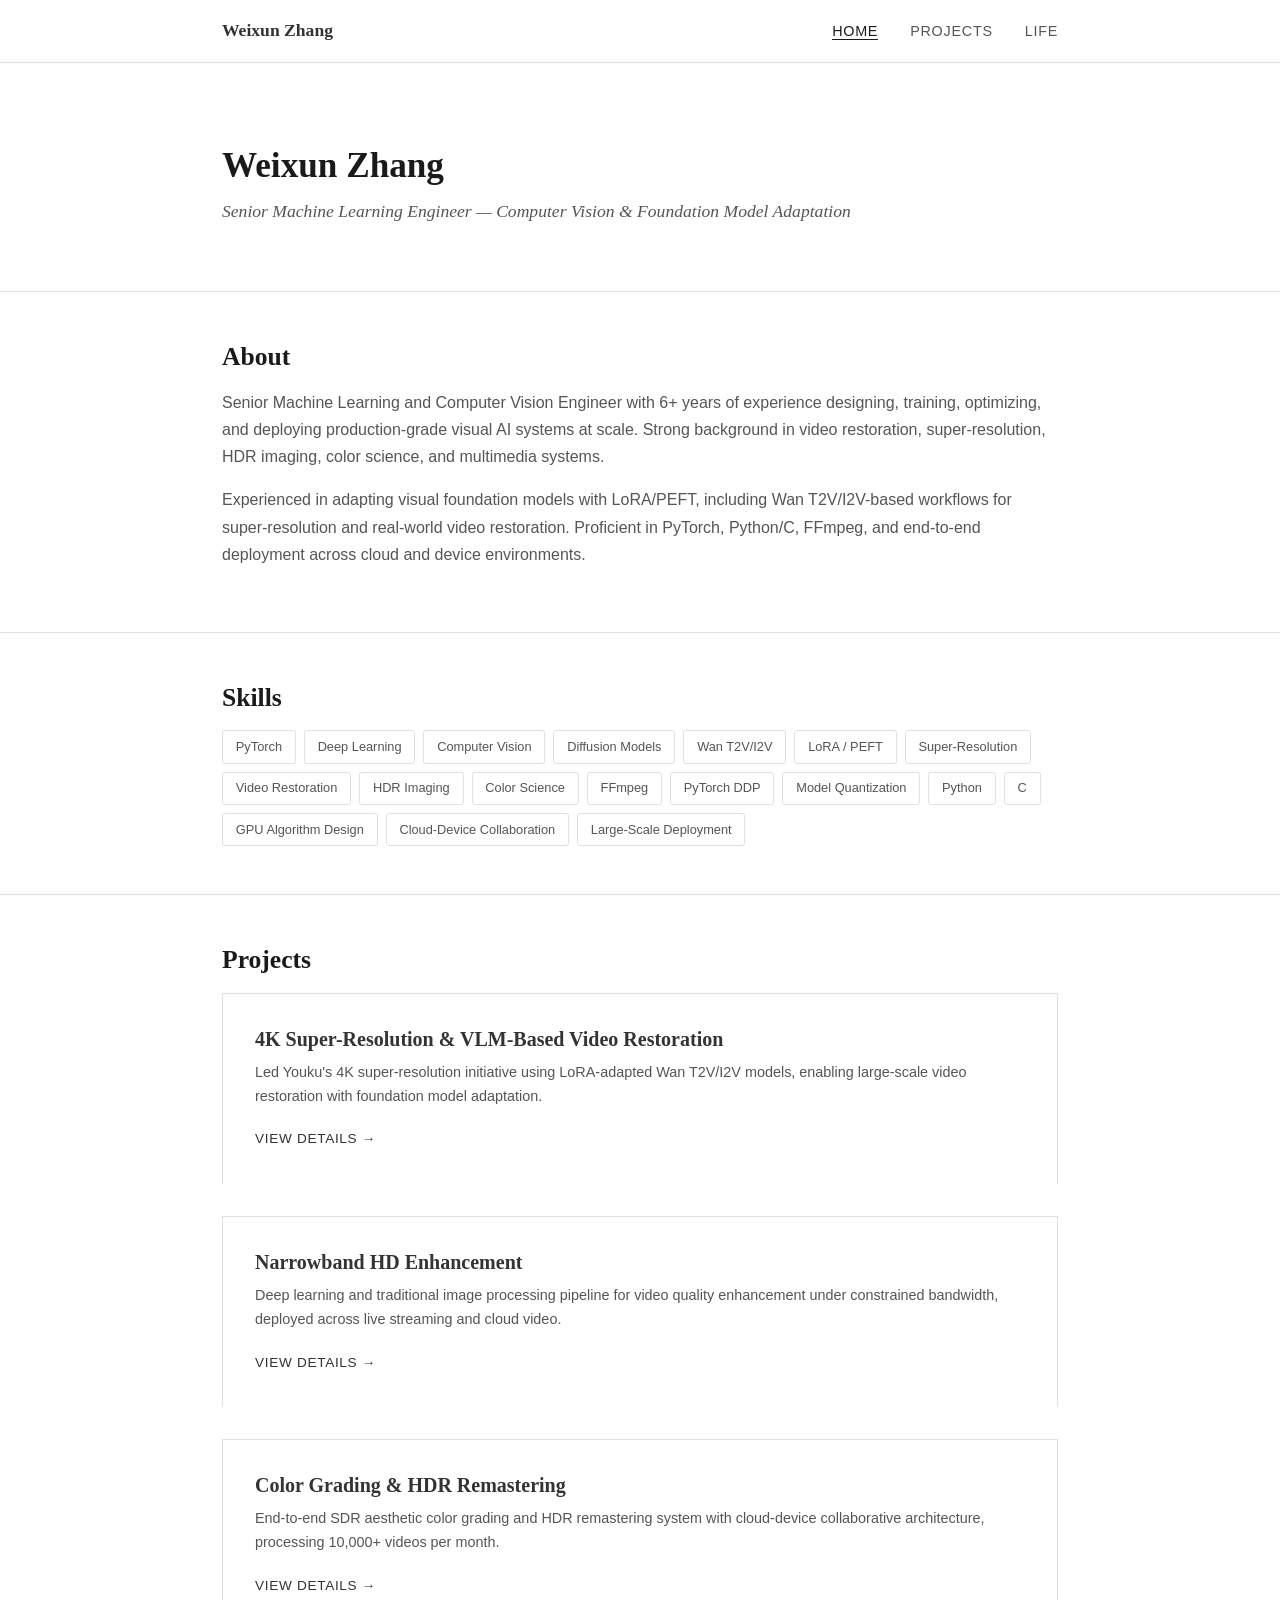
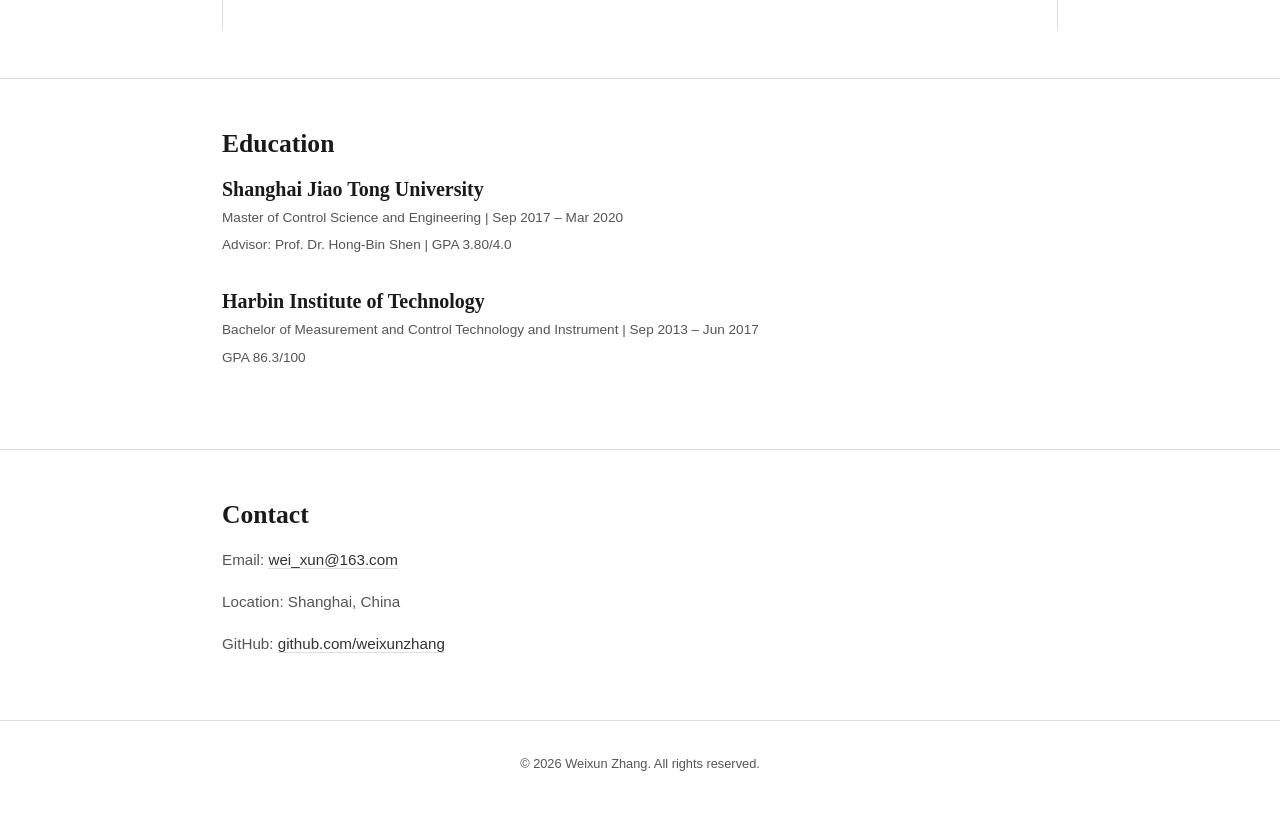
==== index.html @ 28d802e7 "first commit to my homepage" ====
<!DOCTYPE html>
<html lang="en">
<head>
  <meta charset="UTF-8">
  <meta name="viewport" content="width=device-width, initial-scale=1.0">
  <title>Weixun Zhang — Senior ML Engineer</title>
  <meta name="description" content="Senior Machine Learning Engineer specializing in Computer Vision, Video Restoration, Super-Resolution, and HDR Imaging.">
  <link rel="stylesheet" href="css/style.css">
</head>
<body>

  <!-- Navigation -->
  <nav>
    <div class="container">
      <a href="index.html" class="nav-brand">Weixun Zhang</a>
      <button class="nav-toggle" aria-label="Toggle navigation">
        <span></span><span></span><span></span>
      </button>
      <ul class="nav-links">
        <li><a href="index.html" class="active">Home</a></li>
        <li><a href="#projects">Projects</a></li>
        <li><a href="life.html">Life</a></li>
      </ul>
    </div>
  </nav>

  <!-- Hero -->
  <section class="hero">
    <div class="container">
      <h1>Weixun Zhang</h1>
      <p class="subtitle">Senior Machine Learning Engineer — Computer Vision & Foundation Model Adaptation</p>
    </div>
  </section>

  <!-- About -->
  <section id="about">
    <div class="container">
      <h2>About</h2>
      <p>Senior Machine Learning and Computer Vision Engineer with 6+ years of experience designing, training, optimizing, and deploying production-grade visual AI systems at scale. Strong background in video restoration, super-resolution, HDR imaging, color science, and multimedia systems.</p>
      <p>Experienced in adapting visual foundation models with LoRA/PEFT, including Wan T2V/I2V-based workflows for super-resolution and real-world video restoration. Proficient in PyTorch, Python/C, FFmpeg, and end-to-end deployment across cloud and device environments.</p>
    </div>
  </section>

  <!-- Skills -->
  <section id="skills">
    <div class="container">
      <h2>Skills</h2>
      <div class="skills-grid">
        <span class="skill-tag">PyTorch</span>
        <span class="skill-tag">Deep Learning</span>
        <span class="skill-tag">Computer Vision</span>
        <span class="skill-tag">Diffusion Models</span>
        <span class="skill-tag">Wan T2V/I2V</span>
        <span class="skill-tag">LoRA / PEFT</span>
        <span class="skill-tag">Super-Resolution</span>
        <span class="skill-tag">Video Restoration</span>
        <span class="skill-tag">HDR Imaging</span>
        <span class="skill-tag">Color Science</span>
        <span class="skill-tag">FFmpeg</span>
        <span class="skill-tag">PyTorch DDP</span>
        <span class="skill-tag">Model Quantization</span>
        <span class="skill-tag">Python</span>
        <span class="skill-tag">C</span>
        <span class="skill-tag">GPU Algorithm Design</span>
        <span class="skill-tag">Cloud-Device Collaboration</span>
        <span class="skill-tag">Large-Scale Deployment</span>
      </div>
    </div>
  </section>

  <!-- Projects -->
  <section id="projects">
    <div class="container">
      <h2>Projects</h2>
      <div class="projects-grid">

        <a href="projects/super-resolution.html" class="project-card" style="text-decoration:none; border-bottom:none;">
          <h3>4K Super-Resolution & VLM-Based Video Restoration</h3>
          <p>Led Youku's 4K super-resolution initiative using LoRA-adapted Wan T2V/I2V models, enabling large-scale video restoration with foundation model adaptation.</p>
          <span class="read-more">View Details →</span>
        </a>

        <a href="projects/narrowband-hd.html" class="project-card" style="text-decoration:none; border-bottom:none;">
          <h3>Narrowband HD Enhancement</h3>
          <p>Deep learning and traditional image processing pipeline for video quality enhancement under constrained bandwidth, deployed across live streaming and cloud video.</p>
          <span class="read-more">View Details →</span>
        </a>

        <a href="projects/color-grading-hdr.html" class="project-card" style="text-decoration:none; border-bottom:none;">
          <h3>Color Grading & HDR Remastering</h3>
          <p>End-to-end SDR aesthetic color grading and HDR remastering system with cloud-device collaborative architecture, processing 10,000+ videos per month.</p>
          <span class="read-more">View Details →</span>
        </a>

      </div>
    </div>
  </section>

  <!-- Education -->
  <section id="education">
    <div class="container">
      <h2>Education</h2>
      <div class="education-item">
        <h3>Shanghai Jiao Tong University</h3>
        <p class="meta">Master of Control Science and Engineering | Sep 2017 – Mar 2020</p>
        <p class="meta">Advisor: Prof. Dr. Hong-Bin Shen | GPA 3.80/4.0</p>
      </div>
      <div class="education-item">
        <h3>Harbin Institute of Technology</h3>
        <p class="meta">Bachelor of Measurement and Control Technology and Instrument | Sep 2013 – Jun 2017</p>
        <p class="meta">GPA 86.3/100</p>
      </div>
    </div>
  </section>

  <!-- Contact -->
  <section id="contact">
    <div class="container">
      <h2>Contact</h2>
      <div class="contact-info">
        <p>Email: <a href="mailto:wei_xun@163.com">wei_xun@163.com</a></p>
        <p>Location: Shanghai, China</p>
        <p>GitHub: <a href="https://github.com/weixunzhang" target="_blank">github.com/weixunzhang</a></p>
      </div>
    </div>
  </section>

  <!-- Footer -->
  <footer>
    <div class="container">
      <p>&copy; 2026 Weixun Zhang. All rights reserved.</p>
    </div>
  </footer>

  <script src="js/main.js"></script>
</body>
</html>
---- css/style.css ----
/* ===== CSS Reset & Base ===== */
*, *::before, *::after {
  box-sizing: border-box;
  margin: 0;
  padding: 0;
}

:root {
  --color-bg: #ffffff;
  --color-text: #1a1a1a;
  --color-text-secondary: #555555;
  --color-border: #e0e0e0;
  --color-accent: #333333;
  --color-bg-alt: #f8f8f8;
  --color-placeholder: #e8e8e8;
  --font-serif: 'Georgia', 'Times New Roman', serif;
  --font-sans: -apple-system, BlinkMacSystemFont, 'Segoe UI', Roboto, sans-serif;
  --max-width: 900px;
  --spacing-xs: 0.5rem;
  --spacing-sm: 1rem;
  --spacing-md: 2rem;
  --spacing-lg: 3rem;
  --spacing-xl: 5rem;
}

html {
  scroll-behavior: smooth;
  font-size: 16px;
}

body {
  font-family: var(--font-sans);
  color: var(--color-text);
  background: var(--color-bg);
  line-height: 1.7;
  -webkit-font-smoothing: antialiased;
}

/* ===== Typography ===== */
h1, h2, h3, h4 {
  font-family: var(--font-serif);
  font-weight: 600;
  line-height: 1.3;
}

h1 { font-size: 2.2rem; }
h2 { font-size: 1.6rem; margin-bottom: var(--spacing-sm); }
h3 { font-size: 1.25rem; margin-bottom: var(--spacing-xs); }

p {
  margin-bottom: var(--spacing-sm);
  color: var(--color-text-secondary);
}

a {
  color: var(--color-accent);
  text-decoration: none;
  border-bottom: 1px solid transparent;
  transition: border-color 0.2s;
}

a:hover {
  border-bottom-color: var(--color-accent);
}

/* ===== Layout ===== */
.container {
  max-width: var(--max-width);
  margin: 0 auto;
  padding: 0 var(--spacing-md);
}

section {
  padding: var(--spacing-lg) 0;
  border-bottom: 1px solid var(--color-border);
}

section:last-of-type {
  border-bottom: none;
}

/* ===== Navigation ===== */
nav {
  position: sticky;
  top: 0;
  background: var(--color-bg);
  border-bottom: 1px solid var(--color-border);
  z-index: 100;
  padding: var(--spacing-sm) 0;
}

nav .container {
  display: flex;
  justify-content: space-between;
  align-items: center;
}

.nav-brand {
  font-family: var(--font-serif);
  font-size: 1.1rem;
  font-weight: 600;
  border-bottom: none;
}

.nav-links {
  display: flex;
  list-style: none;
  gap: var(--spacing-md);
}

.nav-links a {
  font-size: 0.9rem;
  text-transform: uppercase;
  letter-spacing: 0.05em;
  color: var(--color-text-secondary);
}

.nav-links a:hover,
.nav-links a.active {
  color: var(--color-text);
  border-bottom-color: var(--color-text);
}

.nav-toggle {
  display: none;
  background: none;
  border: none;
  cursor: pointer;
  padding: var(--spacing-xs);
}

.nav-toggle span {
  display: block;
  width: 24px;
  height: 2px;
  background: var(--color-text);
  margin: 5px 0;
  transition: 0.3s;
}

/* ===== Hero ===== */
.hero {
  padding: var(--spacing-xl) 0 var(--spacing-lg);
  text-align: left;
}

.hero h1 {
  margin-bottom: var(--spacing-xs);
}

.hero .subtitle {
  font-size: 1.1rem;
  color: var(--color-text-secondary);
  font-family: var(--font-serif);
  font-style: italic;
}

/* ===== Skills Tags ===== */
.skills-grid {
  display: flex;
  flex-wrap: wrap;
  gap: var(--spacing-xs);
}

.skill-tag {
  display: inline-block;
  padding: 0.3rem 0.8rem;
  border: 1px solid var(--color-border);
  border-radius: 3px;
  font-size: 0.8rem;
  color: var(--color-text-secondary);
  background: var(--color-bg);
}

/* ===== Project Cards ===== */
.projects-grid {
  display: grid;
  grid-template-columns: 1fr;
  gap: var(--spacing-md);
}

.project-card {
  border: 1px solid var(--color-border);
  padding: var(--spacing-md);
  transition: box-shadow 0.2s;
}

.project-card:hover {
  box-shadow: 0 2px 12px rgba(0, 0, 0, 0.06);
}

.project-card h3 {
  margin-bottom: var(--spacing-xs);
}

.project-card p {
  font-size: 0.9rem;
  margin-bottom: var(--spacing-sm);
}

.project-card .read-more {
  font-size: 0.85rem;
  font-weight: 500;
  text-transform: uppercase;
  letter-spacing: 0.05em;
}

/* ===== Education ===== */
.education-item {
  margin-bottom: var(--spacing-md);
}

.education-item h3 {
  margin-bottom: 0.25rem;
}

.education-item .meta {
  font-size: 0.85rem;
  color: var(--color-text-secondary);
  margin-bottom: 0.25rem;
}

/* ===== Contact ===== */
.contact-info {
  font-size: 0.95rem;
}

.contact-info a {
  border-bottom: 1px solid var(--color-border);
}

/* ===== Footer ===== */
footer {
  padding: var(--spacing-md) 0;
  text-align: center;
  font-size: 0.8rem;
  color: var(--color-text-secondary);
  border-top: 1px solid var(--color-border);
}

/* ===== Project Detail Pages ===== */
.project-header {
  padding: var(--spacing-lg) 0 var(--spacing-md);
}

.project-header h1 {
  margin-bottom: var(--spacing-xs);
}

.project-header .project-meta {
  font-size: 0.9rem;
  color: var(--color-text-secondary);
}

.project-content h2 {
  margin-top: var(--spacing-md);
}

.project-content ul {
  list-style: disc;
  padding-left: 1.5rem;
  margin-bottom: var(--spacing-sm);
}

.project-content li {
  margin-bottom: var(--spacing-xs);
  color: var(--color-text-secondary);
  font-size: 0.95rem;
}

/* ===== Comparison Slider ===== */
.comparison-container {
  margin: var(--spacing-md) 0;
}

.comparison-slider {
  position: relative;
  width: 100%;
  aspect-ratio: 16 / 9;
  background: var(--color-placeholder);
  border: 1px solid var(--color-border);
  overflow: hidden;
  cursor: col-resize;
}

.comparison-slider .placeholder-text {
  position: absolute;
  top: 50%;
  left: 50%;
  transform: translate(-50%, -50%);
  font-size: 0.9rem;
  color: var(--color-text-secondary);
  text-align: center;
  pointer-events: none;
}

.comparison-slider .before-img,
.comparison-slider .after-img {
  position: absolute;
  top: 0;
  left: 0;
  width: 100%;
  height: 100%;
  object-fit: cover;
}

.comparison-slider .before-img {
  clip-path: inset(0 50% 0 0);
}

.comparison-slider .slider-handle {
  position: absolute;
  top: 0;
  left: 50%;
  width: 3px;
  height: 100%;
  background: var(--color-accent);
  transform: translateX(-50%);
  cursor: col-resize;
}

.comparison-slider .slider-handle::after {
  content: '';
  position: absolute;
  top: 50%;
  left: 50%;
  transform: translate(-50%, -50%);
  width: 32px;
  height: 32px;
  border-radius: 50%;
  background: var(--color-bg);
  border: 2px solid var(--color-accent);
}

.comparison-label {
  display: flex;
  justify-content: space-between;
  font-size: 0.8rem;
  color: var(--color-text-secondary);
  margin-top: var(--spacing-xs);
}

/* ===== Life Page ===== */
.life-section {
  margin-bottom: var(--spacing-lg);
}

.photo-grid {
  display: grid;
  grid-template-columns: repeat(auto-fill, minmax(250px, 1fr));
  gap: var(--spacing-sm);
}

.photo-placeholder {
  aspect-ratio: 4 / 3;
  background: var(--color-placeholder);
  border: 1px solid var(--color-border);
  display: flex;
  align-items: center;
  justify-content: center;
  font-size: 0.85rem;
  color: var(--color-text-secondary);
}

.hobby-grid {
  display: grid;
  grid-template-columns: repeat(auto-fill, minmax(200px, 1fr));
  gap: var(--spacing-md);
}

.hobby-card {
  text-align: center;
  padding: var(--spacing-md);
  border: 1px solid var(--color-border);
}

.hobby-card .hobby-icon {
  font-size: 2rem;
  margin-bottom: var(--spacing-xs);
}

.hobby-card h3 {
  font-size: 1rem;
  margin-bottom: var(--spacing-xs);
}

.hobby-card p {
  font-size: 0.85rem;
}

/* ===== Stats ===== */
.stats-grid {
  display: grid;
  grid-template-columns: repeat(auto-fit, minmax(150px, 1fr));
  gap: var(--spacing-sm);
  margin: var(--spacing-md) 0;
}

.stat-item {
  text-align: center;
  padding: var(--spacing-sm);
  border: 1px solid var(--color-border);
}

.stat-item .stat-number {
  font-family: var(--font-serif);
  font-size: 1.8rem;
  font-weight: 700;
  color: var(--color-text);
}

.stat-item .stat-label {
  font-size: 0.8rem;
  color: var(--color-text-secondary);
  margin-top: 0.25rem;
}

/* ===== Responsive ===== */
@media (max-width: 768px) {
  html { font-size: 15px; }

  .nav-links {
    display: none;
    position: absolute;
    top: 100%;
    left: 0;
    right: 0;
    background: var(--color-bg);
    border-bottom: 1px solid var(--color-border);
    flex-direction: column;
    padding: var(--spacing-sm) var(--spacing-md);
    gap: var(--spacing-sm);
  }

  .nav-links.active {
    display: flex;
  }

  .nav-toggle {
    display: block;
  }

  .hero { padding: var(--spacing-lg) 0 var(--spacing-md); }
  h1 { font-size: 1.8rem; }

  .photo-grid {
    grid-template-columns: repeat(auto-fill, minmax(150px, 1fr));
  }

  .hobby-grid {
    grid-template-columns: 1fr 1fr;
  }
}

@media (max-width: 480px) {
  .hobby-grid {
    grid-template-columns: 1fr;
  }
}
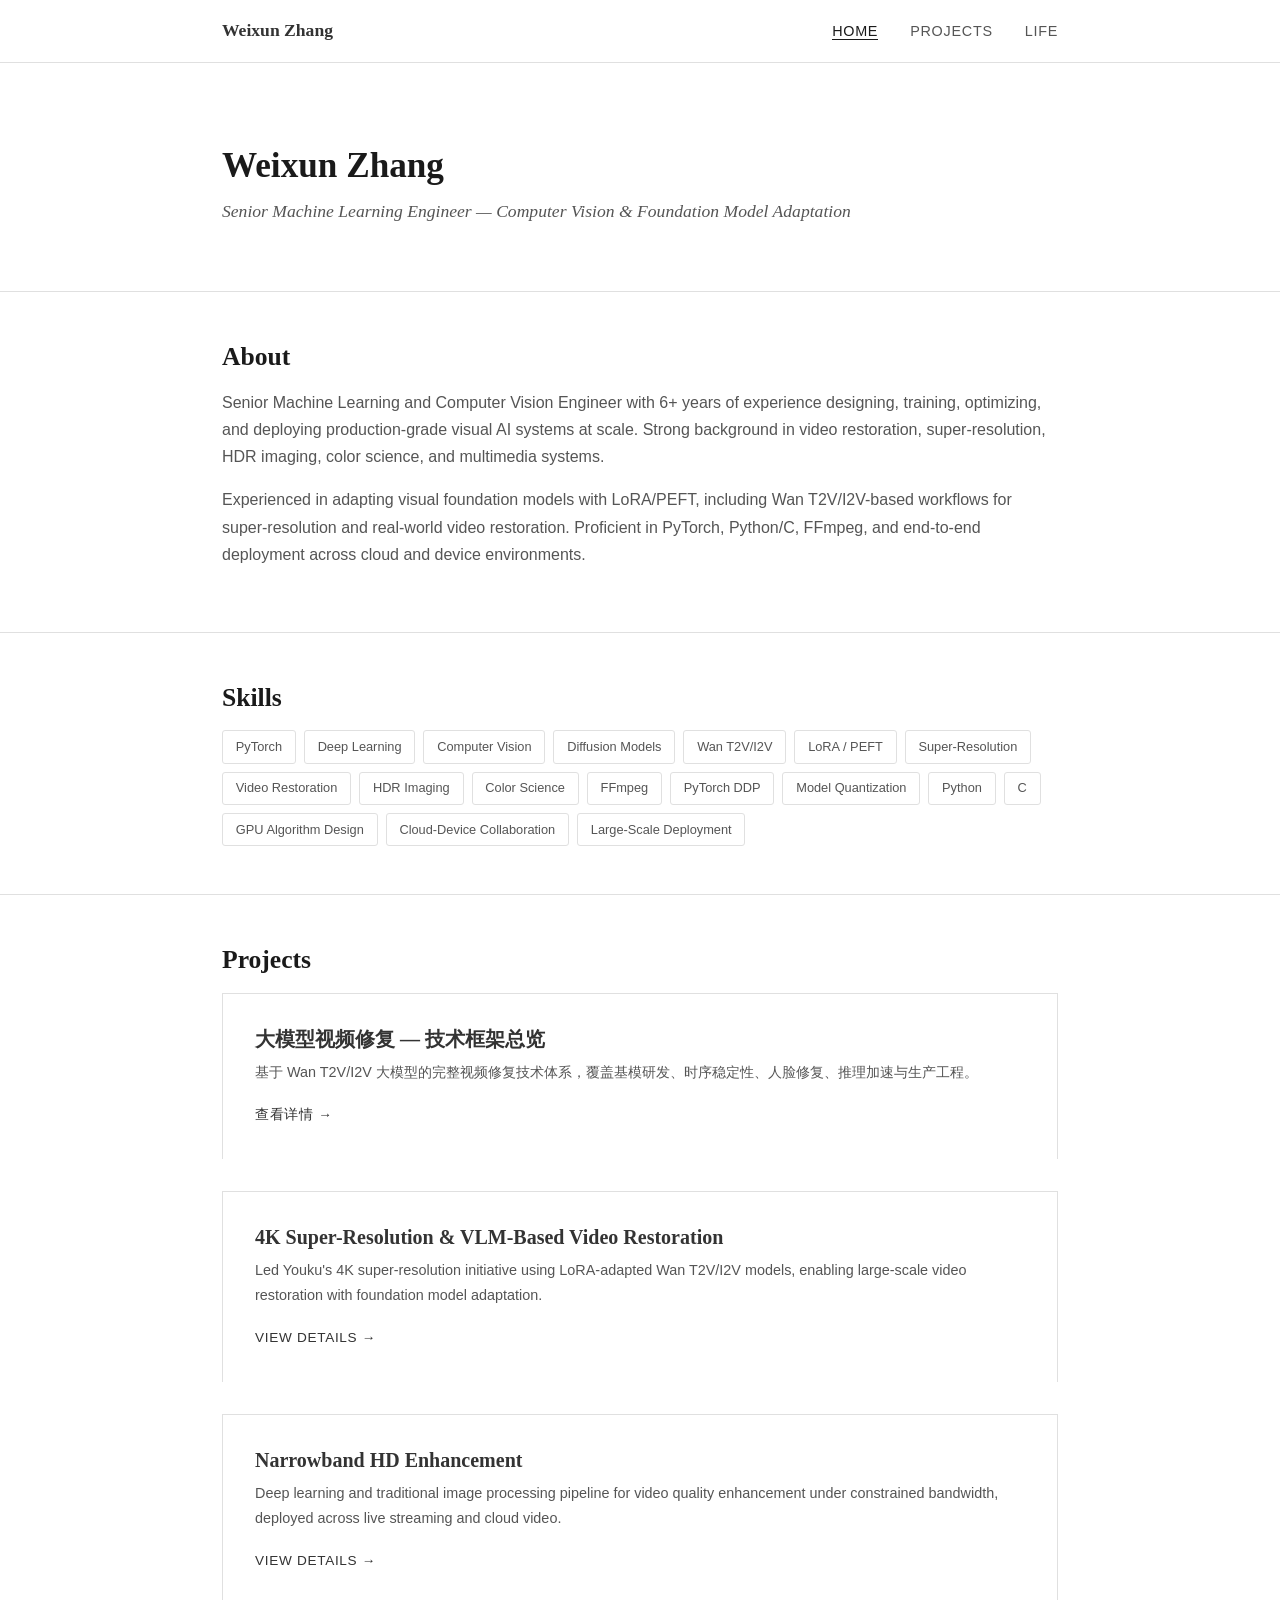
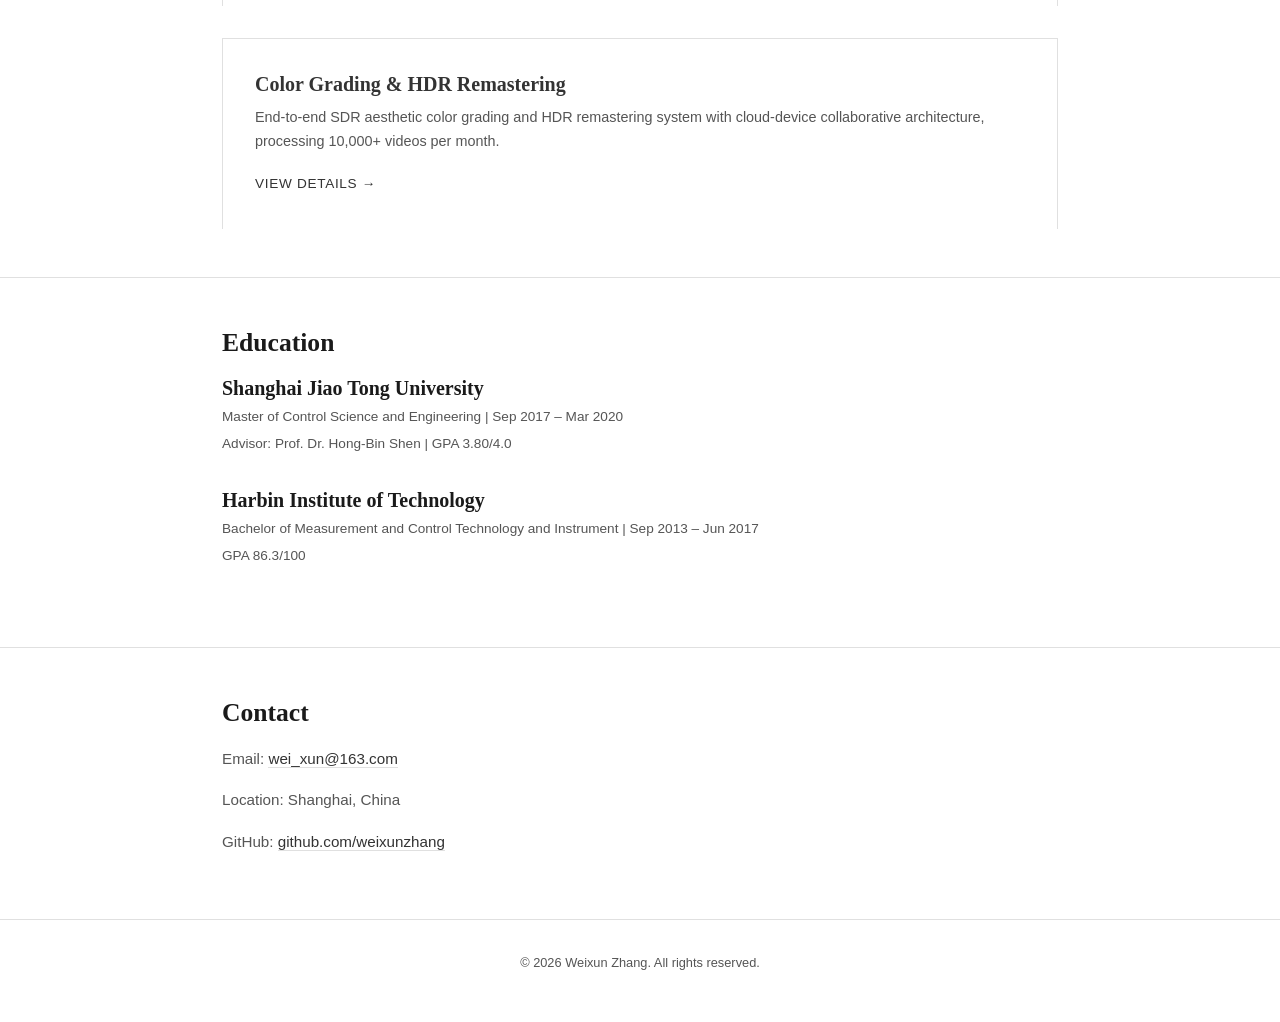
==== commit 72221853: "Add video restoration framework, project images, and HDR video comparisons" ====
--- a/index.html
+++ b/index.html
@@ -74,6 +74,12 @@
       <h2>Projects</h2>
       <div class="projects-grid">
 
+        <a href="projects/video-restoration-framework.html" class="project-card" style="text-decoration:none; border-bottom:none;">
+          <h3>大模型视频修复 — 技术框架总览</h3>
+          <p>基于 Wan T2V/I2V 大模型的完整视频修复技术体系，覆盖基模研发、时序稳定性、人脸修复、推理加速与生产工程。</p>
+          <span class="read-more">查看详情 →</span>
+        </a>
+
         <a href="projects/super-resolution.html" class="project-card" style="text-decoration:none; border-bottom:none;">
           <h3>4K Super-Resolution & VLM-Based Video Restoration</h3>
           <p>Led Youku's 4K super-resolution initiative using LoRA-adapted Wan T2V/I2V models, enabling large-scale video restoration with foundation model adaptation.</p>
--- a/css/style.css
+++ b/css/style.css
@@ -306,6 +306,11 @@
 
 .comparison-slider .before-img {
   clip-path: inset(0 50% 0 0);
+  z-index: 1;
+}
+
+.comparison-slider .after-img {
+  z-index: 0;
 }
 
 .comparison-slider .slider-handle {
@@ -317,6 +322,7 @@
   background: var(--color-accent);
   transform: translateX(-50%);
   cursor: col-resize;
+  z-index: 2;
 }
 
 .comparison-slider .slider-handle::after {
@@ -338,6 +344,135 @@
   font-size: 0.8rem;
   color: var(--color-text-secondary);
   margin-top: var(--spacing-xs);
+}
+
+/* ===== Video Comparison Slider ===== */
+.comparison-slider .before-video,
+.comparison-slider .after-video {
+  position: absolute;
+  top: 0;
+  left: 0;
+  width: 100%;
+  height: 100%;
+  object-fit: cover;
+}
+
+.comparison-slider .before-video {
+  clip-path: inset(0 50% 0 0);
+  z-index: 1;
+}
+
+.comparison-slider .after-video {
+  z-index: 0;
+}
+
+/* ===== Carousel / Multiple Comparisons ===== */
+.comparison-carousel {
+  position: relative;
+}
+
+.comparison-carousel .comparison-container {
+  display: none;
+}
+
+.comparison-carousel .comparison-container.active {
+  display: block;
+}
+
+.carousel-controls {
+  display: flex;
+  align-items: center;
+  justify-content: center;
+  gap: var(--spacing-sm);
+  margin-top: var(--spacing-sm);
+}
+
+.carousel-btn {
+  background: none;
+  border: 1px solid var(--color-border);
+  padding: 0.4rem 1rem;
+  cursor: pointer;
+  font-size: 0.85rem;
+  color: var(--color-text-secondary);
+  transition: background 0.2s, color 0.2s;
+}
+
+.carousel-btn:hover {
+  background: var(--color-text);
+  color: var(--color-bg);
+  border-color: var(--color-text);
+}
+
+.carousel-indicator {
+  font-size: 0.85rem;
+  color: var(--color-text-secondary);
+}
+
+/* ===== Video Playback Controls ===== */
+.video-playback-controls {
+  display: flex;
+  align-items: center;
+  gap: var(--spacing-sm);
+  margin-top: var(--spacing-sm);
+}
+
+.video-play-btn {
+  background: var(--color-text);
+  color: var(--color-bg);
+  border: none;
+  width: 36px;
+  height: 36px;
+  border-radius: 50%;
+  cursor: pointer;
+  font-size: 0.9rem;
+  display: flex;
+  align-items: center;
+  justify-content: center;
+  transition: opacity 0.2s;
+  flex-shrink: 0;
+}
+
+.video-play-btn:hover {
+  opacity: 0.8;
+}
+
+/* ===== Video Progress Bar ===== */
+.video-progress-bar {
+  flex: 1;
+  display: flex;
+  align-items: center;
+  gap: var(--spacing-xs);
+}
+
+.video-progress-track {
+  flex: 1;
+  height: 6px;
+  background: var(--color-border);
+  border-radius: 3px;
+  cursor: pointer;
+  position: relative;
+  overflow: hidden;
+}
+
+.video-progress-track:hover {
+  height: 8px;
+}
+
+.video-progress-filled {
+  height: 100%;
+  background: var(--color-text);
+  border-radius: 3px;
+  width: 0%;
+  transition: width 0.1s linear;
+}
+
+.video-progress-time {
+  display: flex;
+  justify-content: space-between;
+  font-size: 0.75rem;
+  color: var(--color-text-secondary);
+  min-width: 80px;
+  white-space: nowrap;
 }
 
 /* ===== Life Page ===== */
@@ -456,4 +591,4 @@
   .hobby-grid {
     grid-template-columns: 1fr;
   }
-}
+}
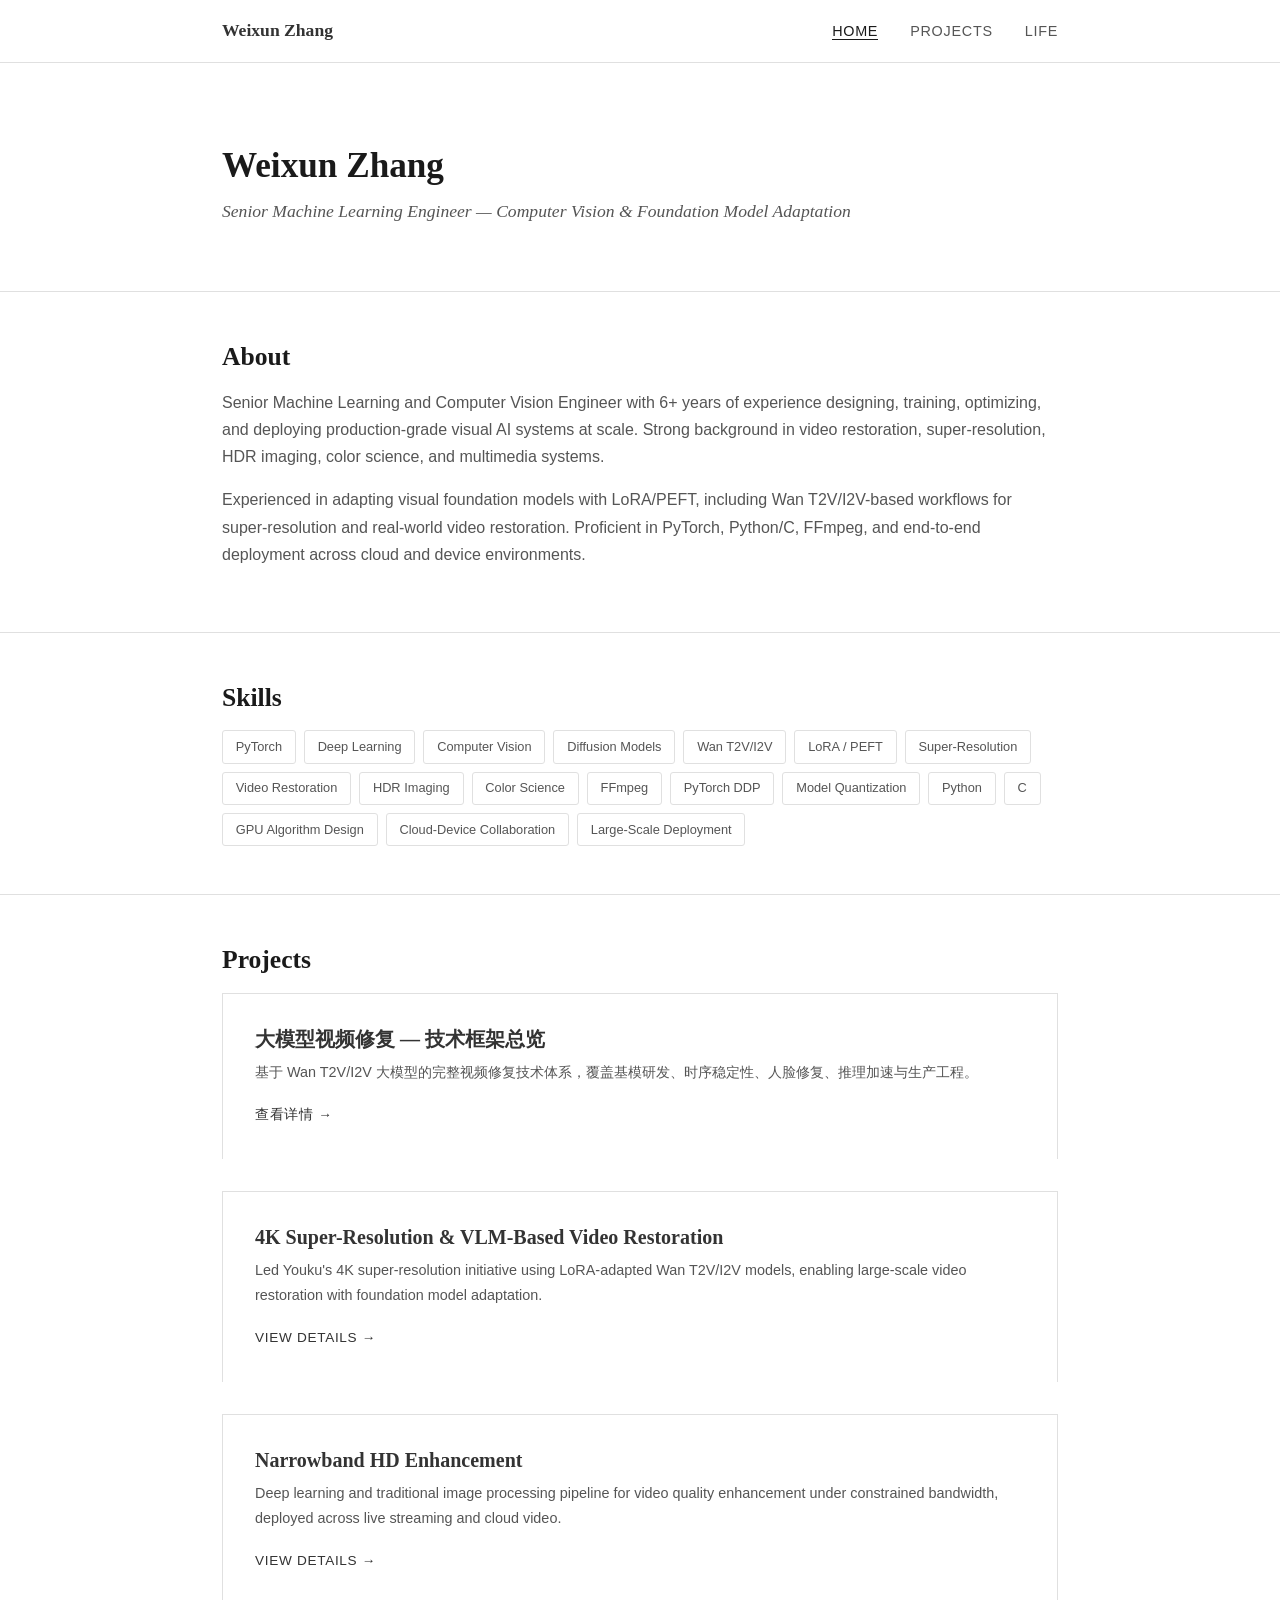
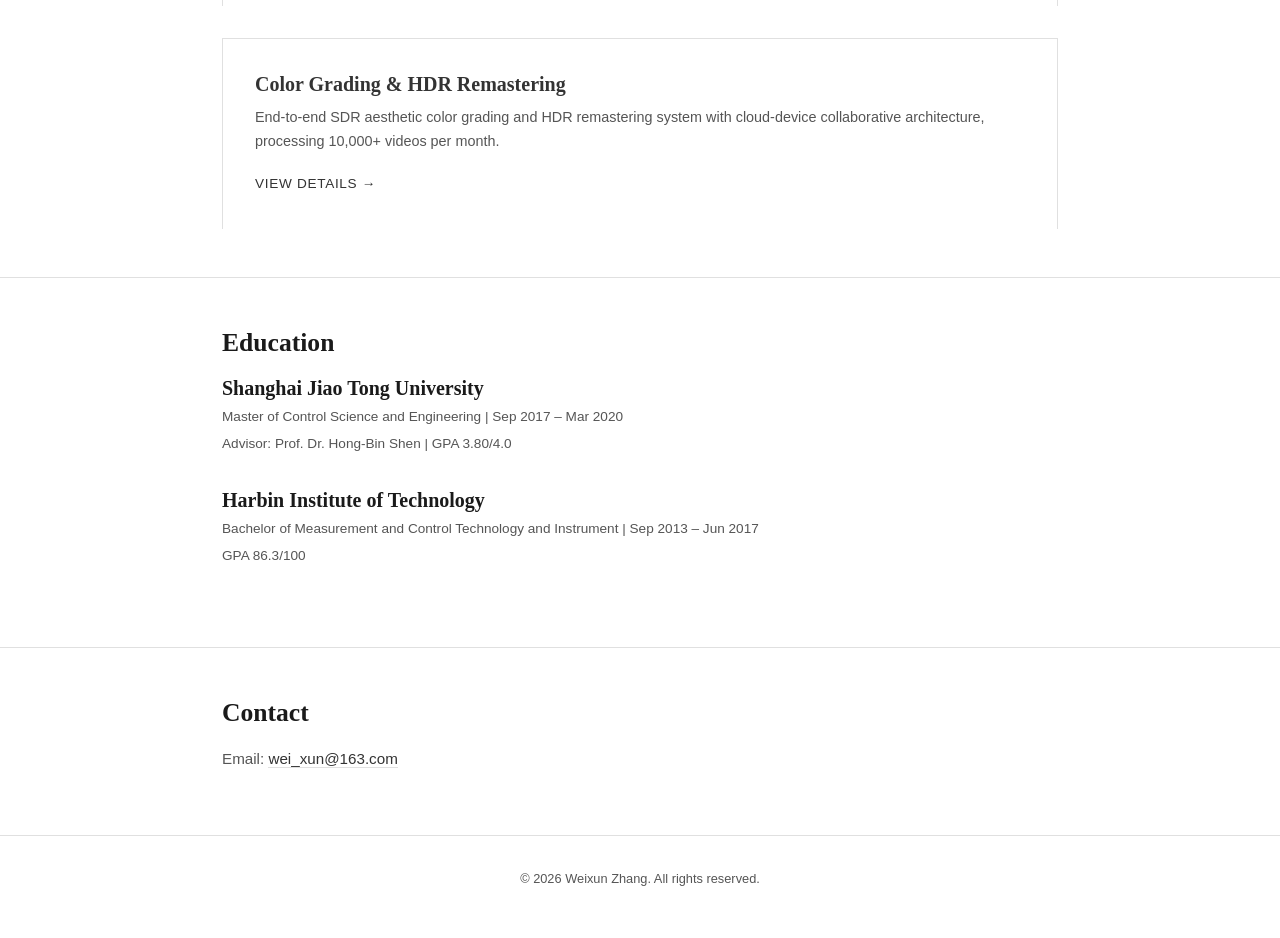
==== commit db735f21: "feat: update email address" ====
--- a/index.html
+++ b/index.html
@@ -124,9 +124,7 @@
     <div class="container">
       <h2>Contact</h2>
       <div class="contact-info">
-        <p>Email: <a href="mailto:wei_xun@163.com">wei_xun@163.com</a></p>
-        <p>Location: Shanghai, China</p>
-        <p>GitHub: <a href="https://github.com/weixunzhang" target="_blank">github.com/weixunzhang</a></p>
+        <p>Email: <a href="mailto:zweixun.fj@gmail.com">wei_xun@163.com</a></p>
       </div>
     </div>
   </section>
--- a/css/style.css
+++ b/css/style.css
@@ -482,19 +482,28 @@
 
 .photo-grid {
   display: grid;
-  grid-template-columns: repeat(auto-fill, minmax(250px, 1fr));
-  gap: var(--spacing-sm);
-}
-
-.photo-placeholder {
+  grid-template-columns: repeat(auto-fill, minmax(300px, 1fr));
+  gap: var(--spacing-md);
+}
+
+.photo-item {
+  border: 1px solid var(--color-border);
+  overflow: hidden;
+}
+
+.photo-item img {
+  width: 100%;
   aspect-ratio: 4 / 3;
-  background: var(--color-placeholder);
-  border: 1px solid var(--color-border);
-  display: flex;
-  align-items: center;
-  justify-content: center;
+  object-fit: cover;
+  display: block;
+}
+
+.photo-item .photo-caption {
+  padding: var(--spacing-xs) var(--spacing-sm);
   font-size: 0.85rem;
   color: var(--color-text-secondary);
+  background: var(--color-bg-alt);
+  border-top: 1px solid var(--color-border);
 }
 
 .hobby-grid {
@@ -578,10 +587,6 @@
   .hero { padding: var(--spacing-lg) 0 var(--spacing-md); }
   h1 { font-size: 1.8rem; }
 
-  .photo-grid {
-    grid-template-columns: repeat(auto-fill, minmax(150px, 1fr));
-  }
-
   .hobby-grid {
     grid-template-columns: 1fr 1fr;
   }
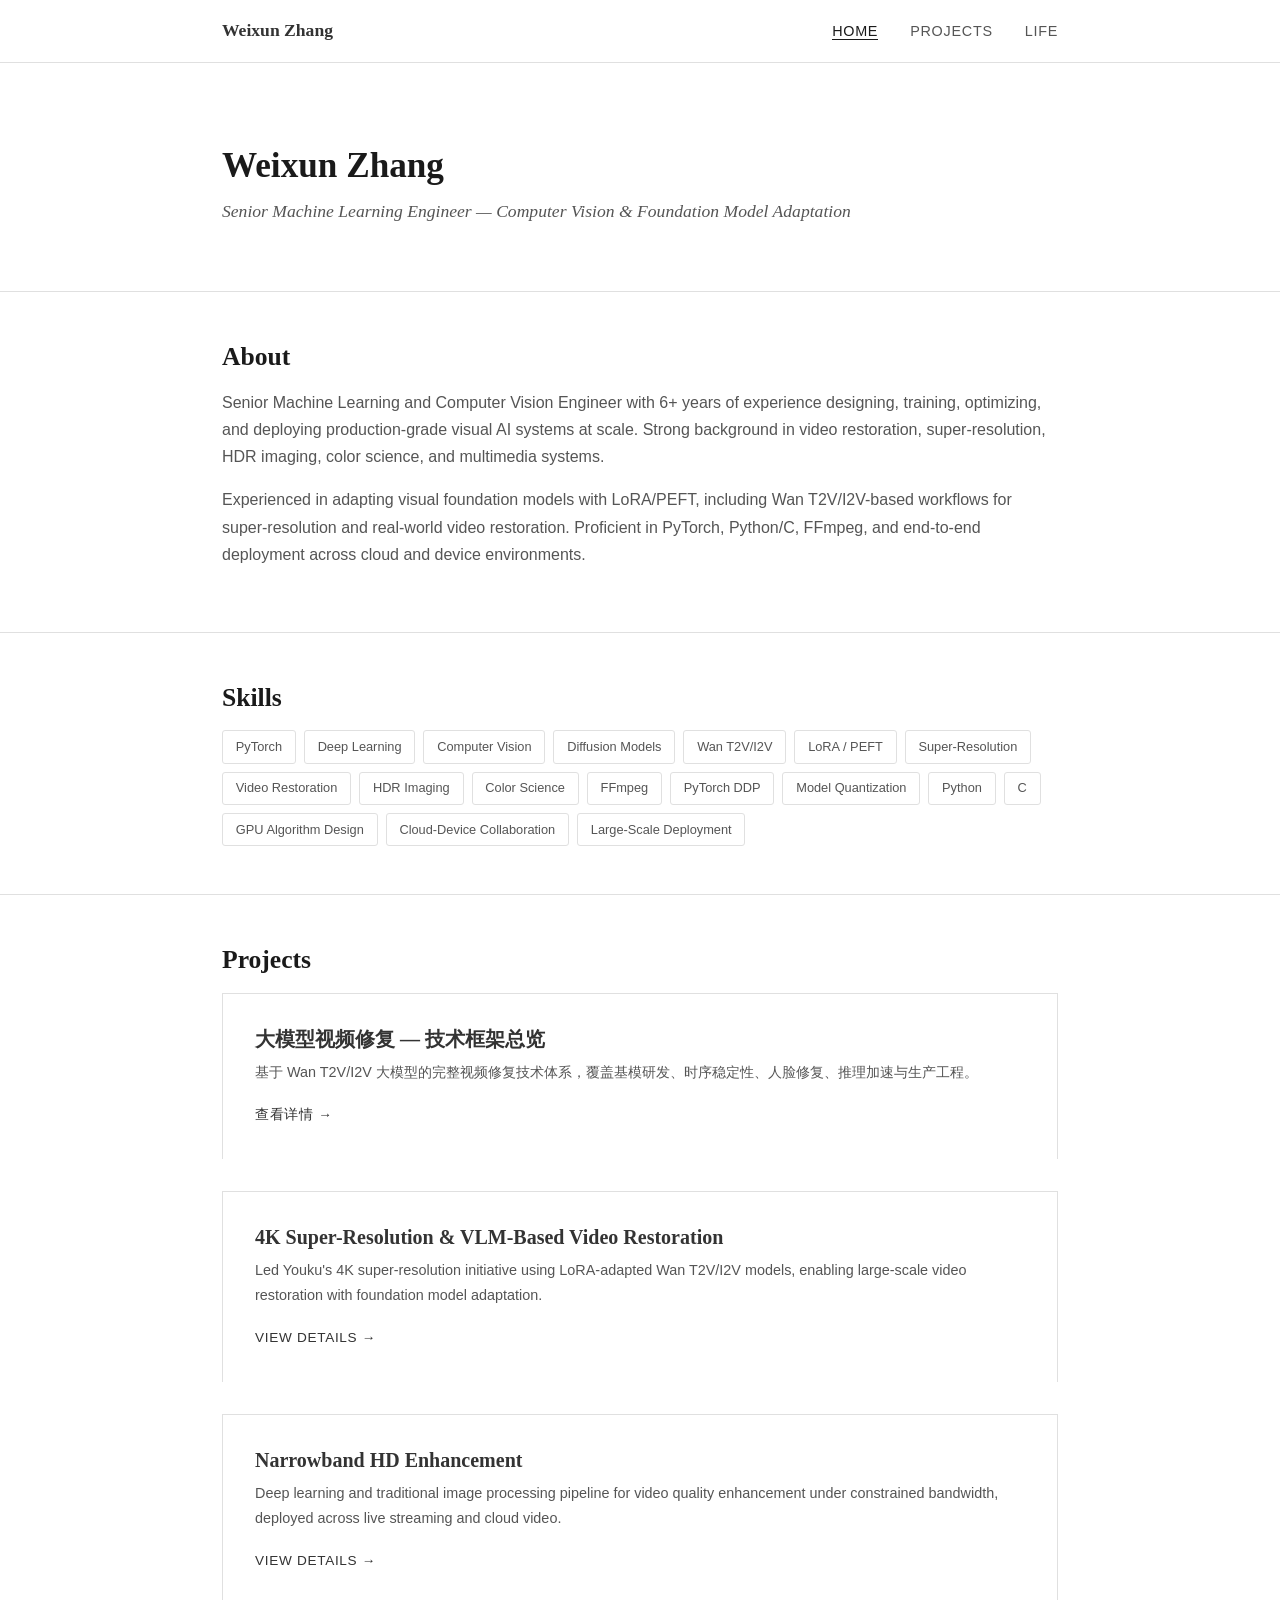
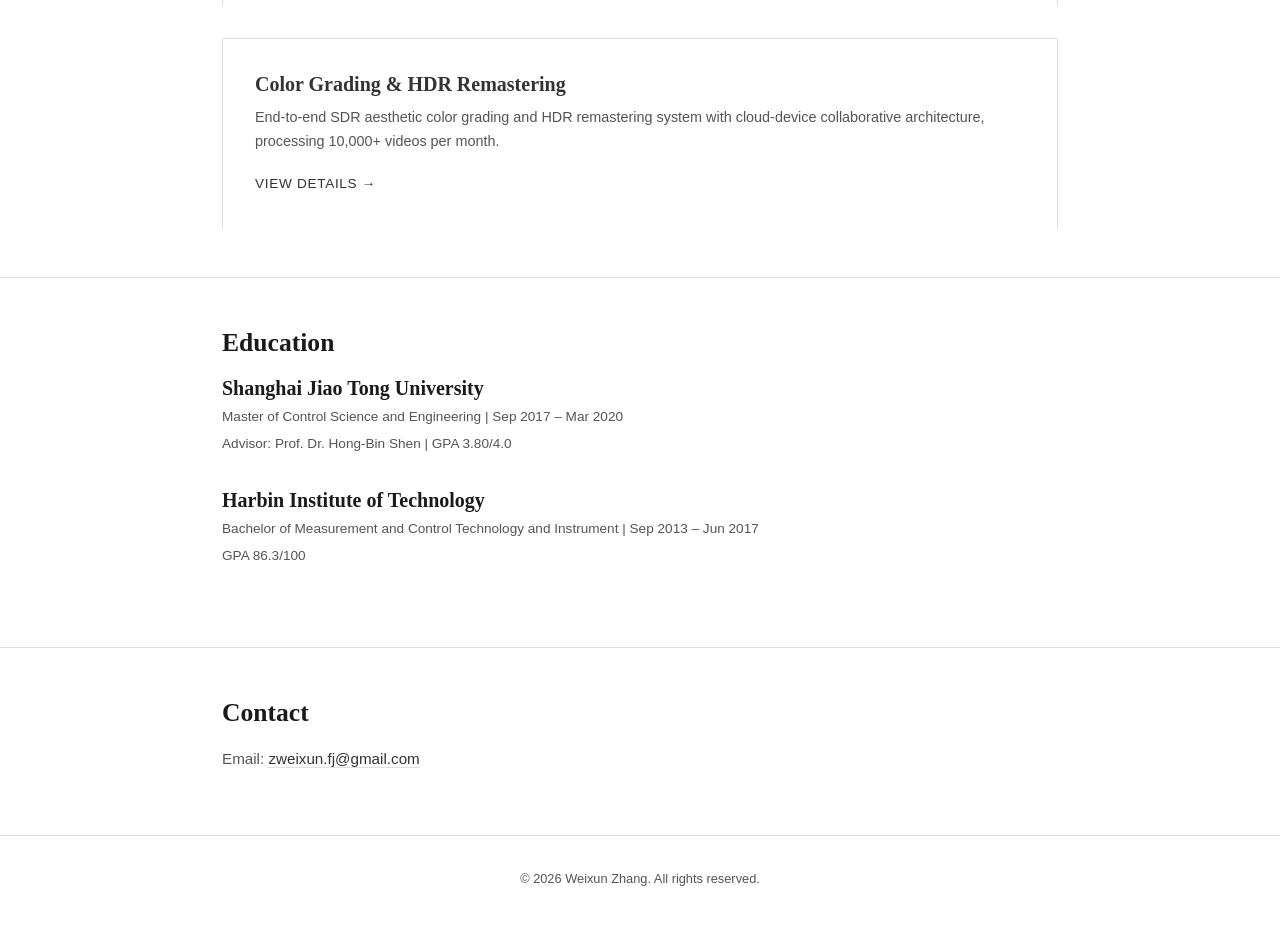
==== commit c234ff45: "feat: update email address" ====
--- a/index.html
+++ b/index.html
@@ -124,7 +124,7 @@
     <div class="container">
       <h2>Contact</h2>
       <div class="contact-info">
-        <p>Email: <a href="mailto:zweixun.fj@gmail.com">wei_xun@163.com</a></p>
+        <p>Email: <a href="mailto:zweixun.fj@gmail.com">zweixun.fj@gmail.com</a></p>
       </div>
     </div>
   </section>
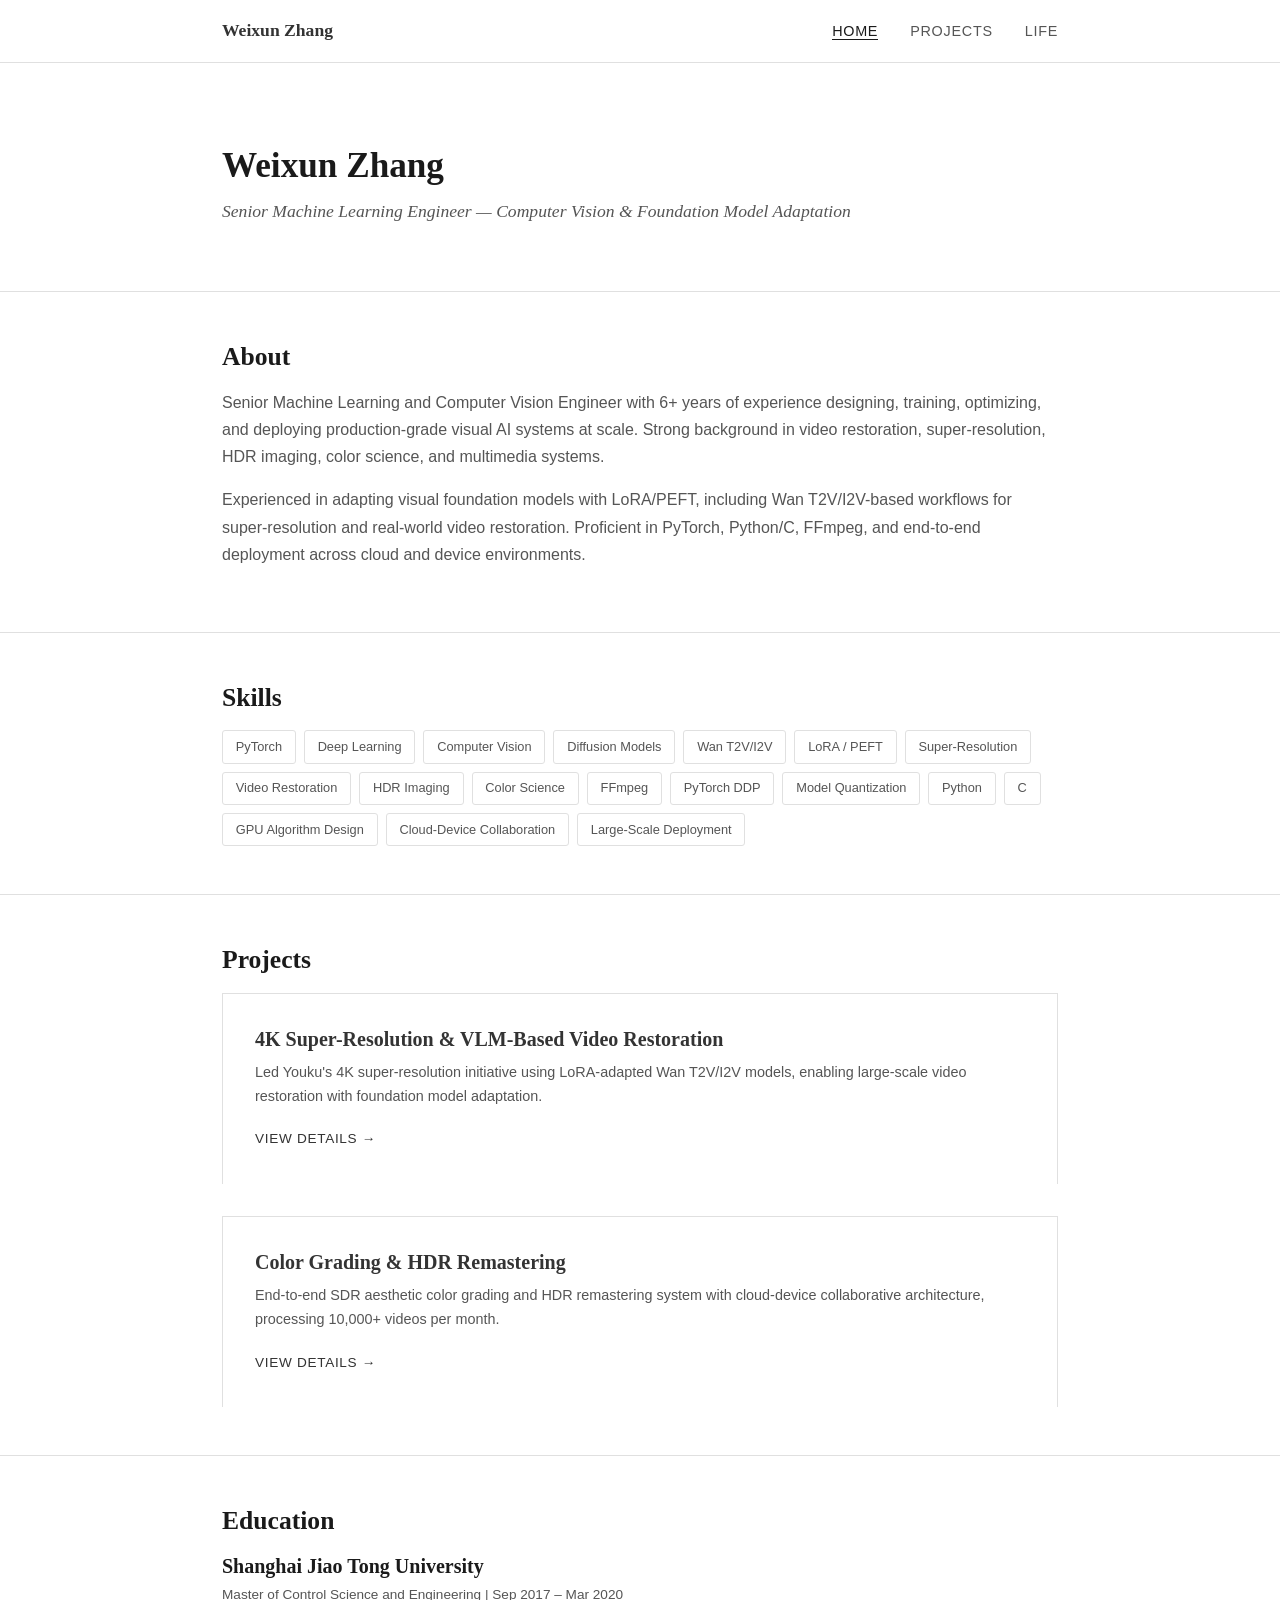
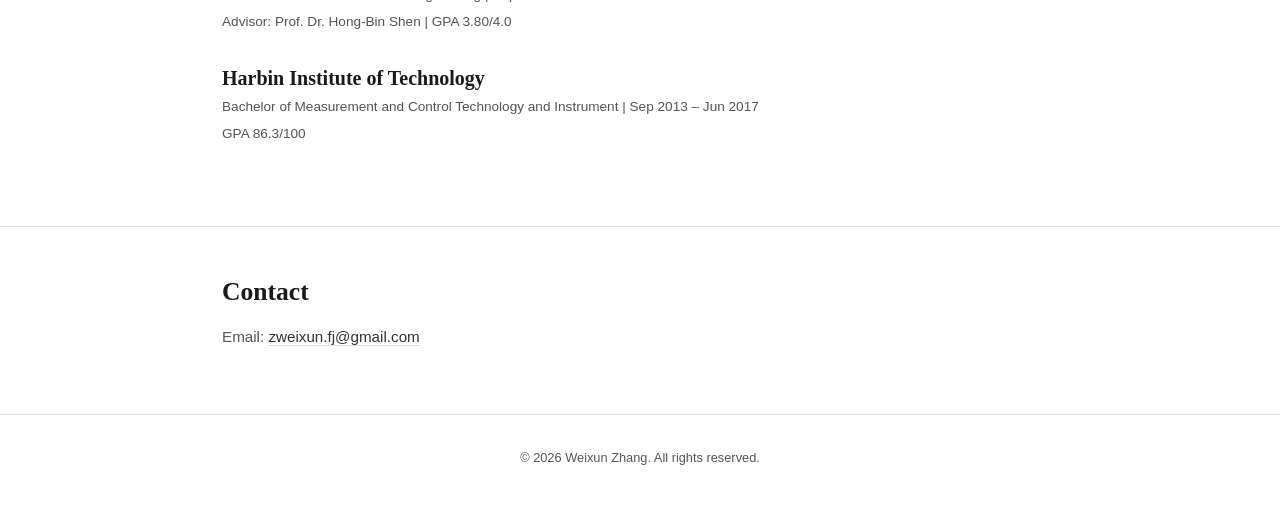
==== commit 0a4d27ba: "feat: update project super resolution" ====
--- a/index.html
+++ b/index.html
@@ -74,11 +74,13 @@
       <h2>Projects</h2>
       <div class="projects-grid">
 
+        <!-- Hidden: pending revision
         <a href="projects/video-restoration-framework.html" class="project-card" style="text-decoration:none; border-bottom:none;">
           <h3>大模型视频修复 — 技术框架总览</h3>
           <p>基于 Wan T2V/I2V 大模型的完整视频修复技术体系，覆盖基模研发、时序稳定性、人脸修复、推理加速与生产工程。</p>
           <span class="read-more">查看详情 →</span>
         </a>
+        -->
 
         <a href="projects/super-resolution.html" class="project-card" style="text-decoration:none; border-bottom:none;">
           <h3>4K Super-Resolution & VLM-Based Video Restoration</h3>
@@ -86,11 +88,13 @@
           <span class="read-more">View Details →</span>
         </a>
 
+        <!-- Hidden: pending revision
         <a href="projects/narrowband-hd.html" class="project-card" style="text-decoration:none; border-bottom:none;">
           <h3>Narrowband HD Enhancement</h3>
           <p>Deep learning and traditional image processing pipeline for video quality enhancement under constrained bandwidth, deployed across live streaming and cloud video.</p>
           <span class="read-more">View Details →</span>
         </a>
+        -->
 
         <a href="projects/color-grading-hdr.html" class="project-card" style="text-decoration:none; border-bottom:none;">
           <h3>Color Grading & HDR Remastering</h3>
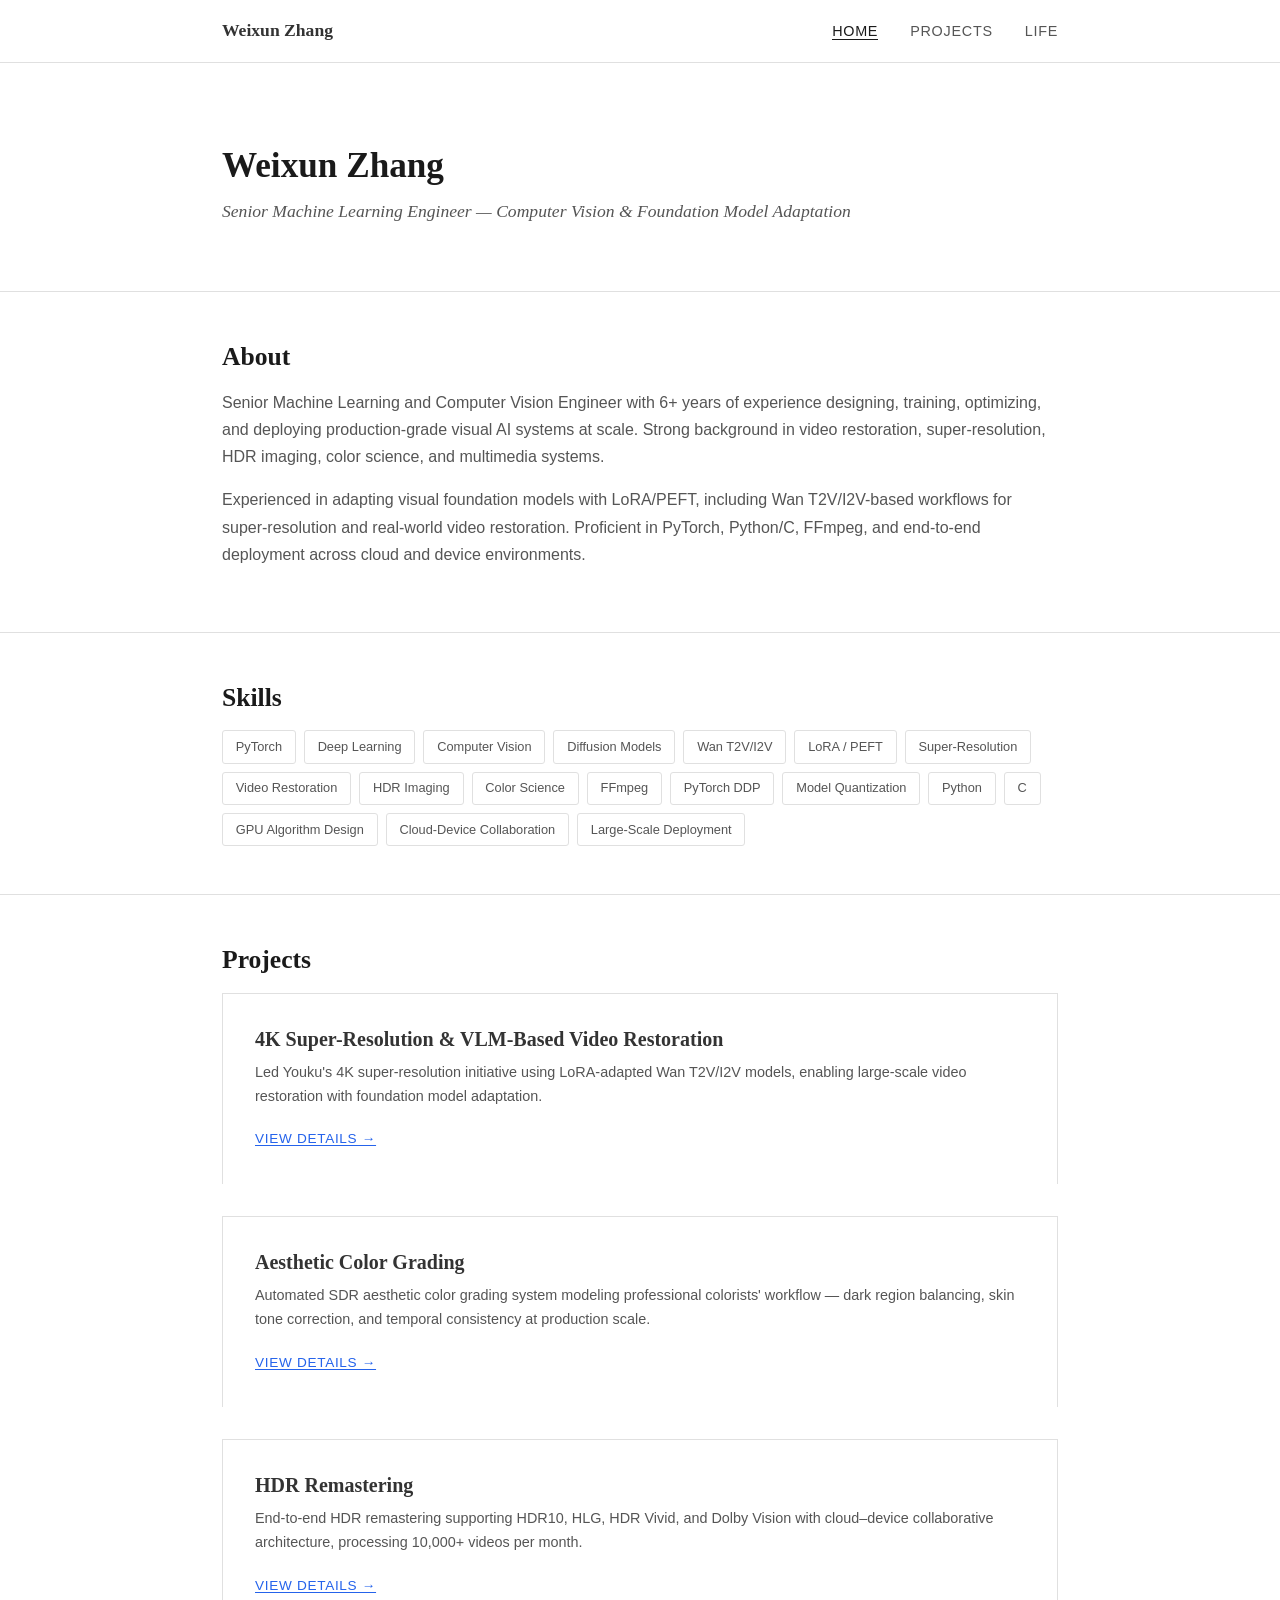
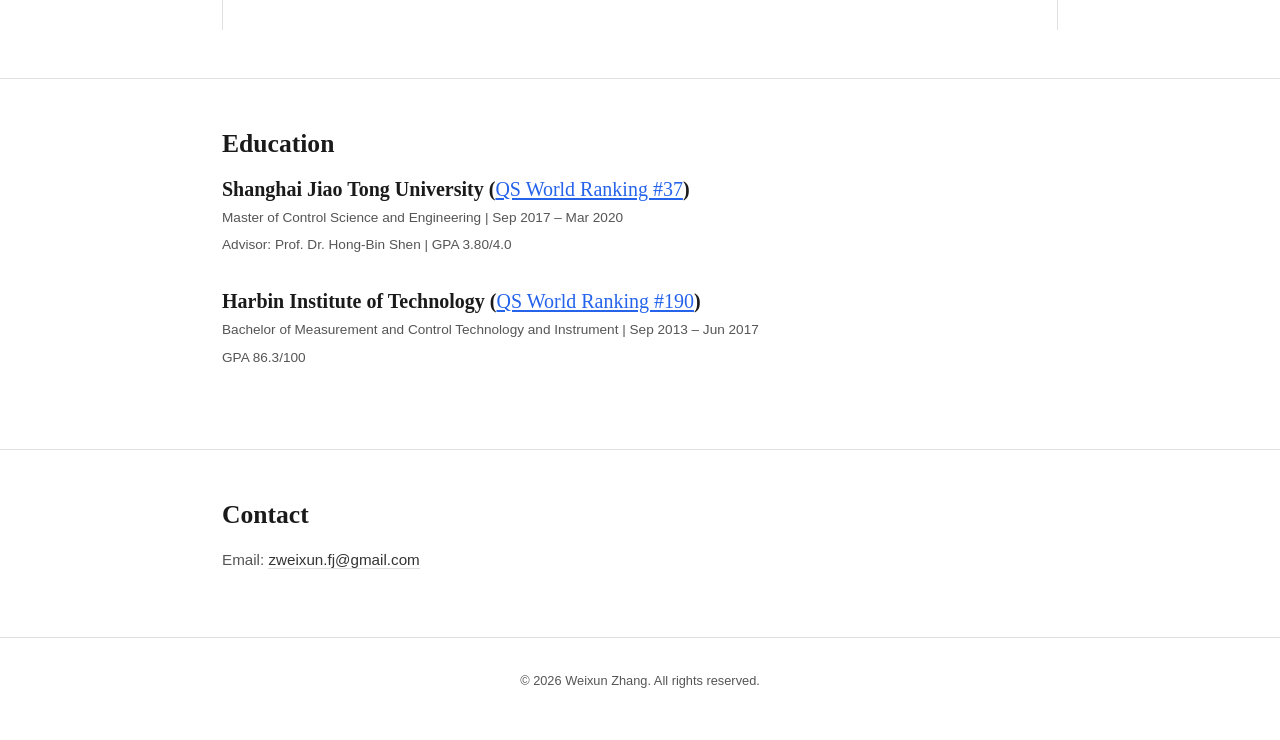
==== commit 49ed675e: "feat: Refactor projects & enhance link styles and interaction hints" ====
--- a/index.html
+++ b/index.html
@@ -96,9 +96,15 @@
         </a>
         -->
 
-        <a href="projects/color-grading-hdr.html" class="project-card" style="text-decoration:none; border-bottom:none;">
-          <h3>Color Grading & HDR Remastering</h3>
-          <p>End-to-end SDR aesthetic color grading and HDR remastering system with cloud-device collaborative architecture, processing 10,000+ videos per month.</p>
+        <a href="projects/aesthetic-color-grading.html" class="project-card" style="text-decoration:none; border-bottom:none;">
+          <h3>Aesthetic Color Grading</h3>
+          <p>Automated SDR aesthetic color grading system modeling professional colorists' workflow — dark region balancing, skin tone correction, and temporal consistency at production scale.</p>
+          <span class="read-more">View Details →</span>
+        </a>
+
+        <a href="projects/hdr-remastering.html" class="project-card" style="text-decoration:none; border-bottom:none;">
+          <h3>HDR Remastering</h3>
+          <p>End-to-end HDR remastering supporting HDR10, HLG, HDR Vivid, and Dolby Vision with cloud–device collaborative architecture, processing 10,000+ videos per month.</p>
           <span class="read-more">View Details →</span>
         </a>
 
@@ -111,12 +117,12 @@
     <div class="container">
       <h2>Education</h2>
       <div class="education-item">
-        <h3>Shanghai Jiao Tong University</h3>
+        <h3>Shanghai Jiao Tong University (<a href="https://www.topuniversities.com/universities/shanghai-jiao-tong-university" target="_blank">QS World Ranking #37</a>)</h3>
         <p class="meta">Master of Control Science and Engineering | Sep 2017 – Mar 2020</p>
         <p class="meta">Advisor: Prof. Dr. Hong-Bin Shen | GPA 3.80/4.0</p>
       </div>
       <div class="education-item">
-        <h3>Harbin Institute of Technology</h3>
+        <h3>Harbin Institute of Technology (<a href="https://www.topuniversities.com/universities/harbin-institute-technology" target="_blank">QS World Ranking #190</a>)</h3>
         <p class="meta">Bachelor of Measurement and Control Technology and Instrument | Sep 2013 – Jun 2017</p>
         <p class="meta">GPA 86.3/100</p>
       </div>
--- a/css/style.css
+++ b/css/style.css
@@ -203,6 +203,15 @@
   font-weight: 500;
   text-transform: uppercase;
   letter-spacing: 0.05em;
+  color: #2563eb;
+  text-decoration: underline;
+  text-underline-offset: 2px;
+  border-bottom: none;
+  transition: color 0.2s;
+}
+
+.project-card .read-more:hover {
+  color: #1d4ed8;
 }
 
 /* ===== Education ===== */
@@ -212,6 +221,19 @@
 
 .education-item h3 {
   margin-bottom: 0.25rem;
+}
+
+.education-item h3 a {
+  color: #2563eb;
+  font-weight: 400;
+  text-decoration: underline;
+  text-underline-offset: 2px;
+  border-bottom: none;
+  transition: color 0.2s;
+}
+
+.education-item h3 a:hover {
+  color: #1d4ed8;
 }
 
 .education-item .meta {
@@ -271,6 +293,45 @@
 /* ===== Comparison Slider ===== */
 .comparison-container {
   margin: var(--spacing-md) 0;
+}
+
+.slider-drag-hint {
+  position: absolute;
+  top: 50%;
+  left: 50%;
+  transform: translate(-50%, -50%);
+  background: rgba(0, 0, 0, 0.7);
+  color: #fff;
+  padding: 0.6rem 1.2rem;
+  border-radius: 6px;
+  font-size: 0.95rem;
+  font-weight: 500;
+  pointer-events: none;
+  z-index: 3;
+  transition: opacity 0.5s;
+  white-space: nowrap;
+  animation: hintPulse 2s ease-in-out infinite;
+}
+
+@keyframes hintPulse {
+  0%, 100% { transform: translate(-50%, -50%) scale(1); }
+  50% { transform: translate(-50%, -50%) scale(1.05); }
+}
+
+.carousel-next-hint {
+  display: block;
+  text-align: center;
+  color: #2563eb;
+  font-size: 0.85rem;
+  font-weight: 500;
+  margin-top: 0.3rem;
+  transition: opacity 0.5s;
+  animation: hintFadeIn 1s ease-in-out;
+}
+
+@keyframes hintFadeIn {
+  0% { opacity: 0; }
+  100% { opacity: 1; }
 }
 
 .comparison-slider {
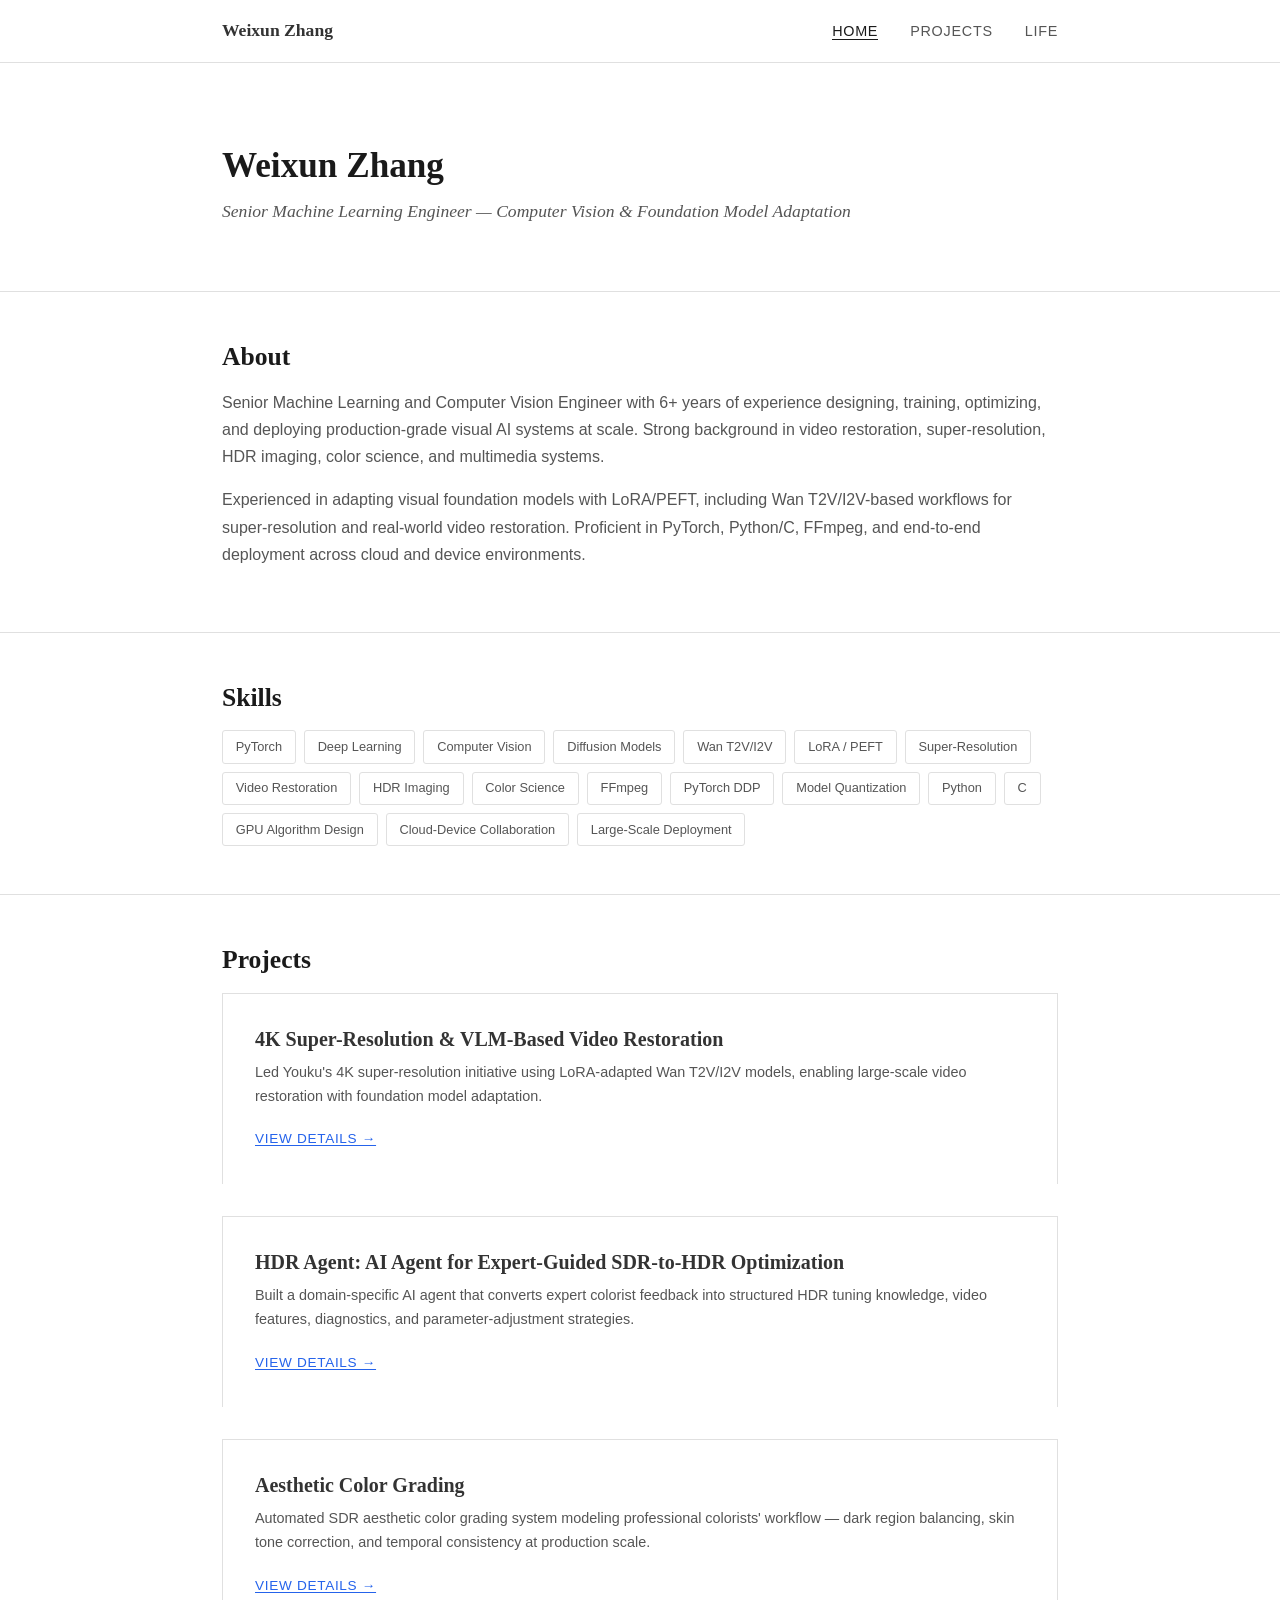
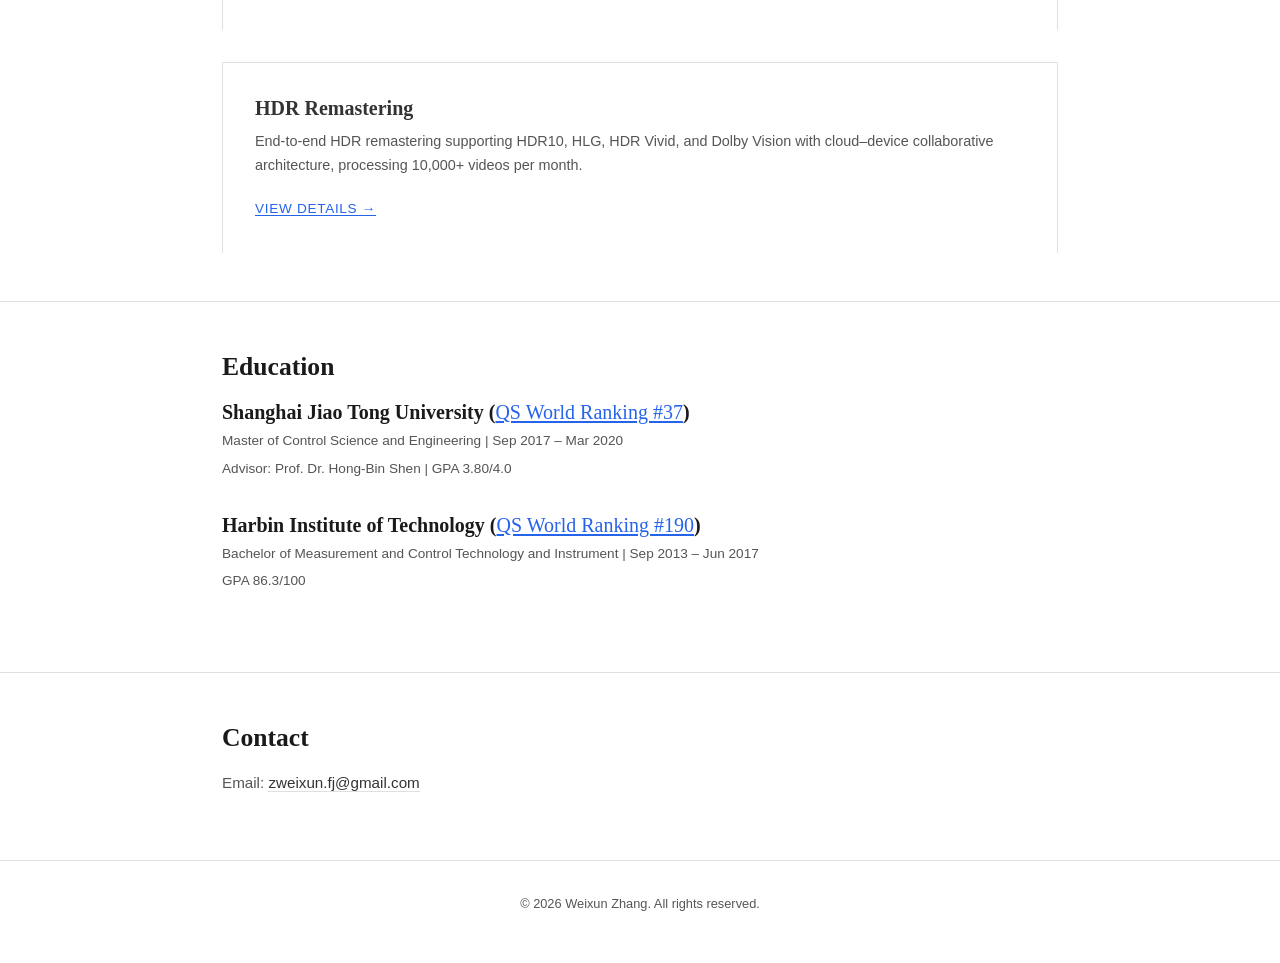
==== commit d108304e: "feat: update hdr-agent related content" ====
--- a/index.html
+++ b/index.html
@@ -88,6 +88,12 @@
           <span class="read-more">View Details →</span>
         </a>
 
+        <a href="projects/hdr-agent.html" class="project-card" style="text-decoration:none; border-bottom:none;">
+          <h3>HDR Agent: AI Agent for Expert-Guided SDR-to-HDR Optimization</h3>
+          <p>Built a domain-specific AI agent that converts expert colorist feedback into structured HDR tuning knowledge, video features, diagnostics, and parameter-adjustment strategies.</p>
+          <span class="read-more">View Details →</span>
+        </a>
+
         <!-- Hidden: pending revision
         <a href="projects/narrowband-hd.html" class="project-card" style="text-decoration:none; border-bottom:none;">
           <h3>Narrowband HD Enhancement</h3>
--- a/css/style.css
+++ b/css/style.css
@@ -620,6 +620,79 @@
   margin-top: 0.25rem;
 }
 
+/* ===== Project Workflow Blocks ===== */
+.workflow-grid {
+  display: grid;
+  grid-template-columns: repeat(auto-fit, minmax(240px, 1fr));
+  gap: var(--spacing-sm);
+  margin: var(--spacing-md) 0;
+}
+
+.workflow-step {
+  border: 1px solid var(--color-border);
+  padding: var(--spacing-sm);
+  background: var(--color-bg);
+}
+
+.workflow-index {
+  display: block;
+  font-size: 0.75rem;
+  font-weight: 700;
+  color: #2563eb;
+  margin-bottom: 0.35rem;
+}
+
+.workflow-step h3,
+.feature-column h3 {
+  font-size: 1rem;
+  margin-bottom: var(--spacing-xs);
+}
+
+.workflow-step p {
+  font-size: 0.88rem;
+  margin-bottom: 0;
+}
+
+.feature-columns {
+  display: grid;
+  grid-template-columns: repeat(auto-fit, minmax(260px, 1fr));
+  gap: var(--spacing-md);
+  margin: var(--spacing-md) 0;
+}
+
+.feature-column {
+  border-left: 3px solid var(--color-border);
+  padding-left: var(--spacing-sm);
+}
+
+.formula-block {
+  display: grid;
+  gap: 0.35rem;
+  border: 1px solid var(--color-border);
+  background: var(--color-bg-alt);
+  padding: var(--spacing-sm);
+  margin: var(--spacing-md) 0;
+  font-size: 0.9rem;
+  color: var(--color-text-secondary);
+}
+
+.formula-block strong {
+  color: var(--color-text);
+}
+
+.demo-video-panel {
+  border: 1px solid var(--color-border);
+  background: #000;
+  margin: var(--spacing-md) 0;
+}
+
+.demo-video {
+  display: block;
+  width: 100%;
+  aspect-ratio: 16 / 9;
+  background: #000;
+}
+
 /* ===== Responsive ===== */
 @media (max-width: 768px) {
   html { font-size: 15px; }
@@ -648,6 +721,11 @@
   .hero { padding: var(--spacing-lg) 0 var(--spacing-md); }
   h1 { font-size: 1.8rem; }
 
+  .workflow-grid,
+  .feature-columns {
+    grid-template-columns: 1fr;
+  }
+
   .hobby-grid {
     grid-template-columns: 1fr 1fr;
   }
@@ -657,4 +735,4 @@
   .hobby-grid {
     grid-template-columns: 1fr;
   }
-}+}
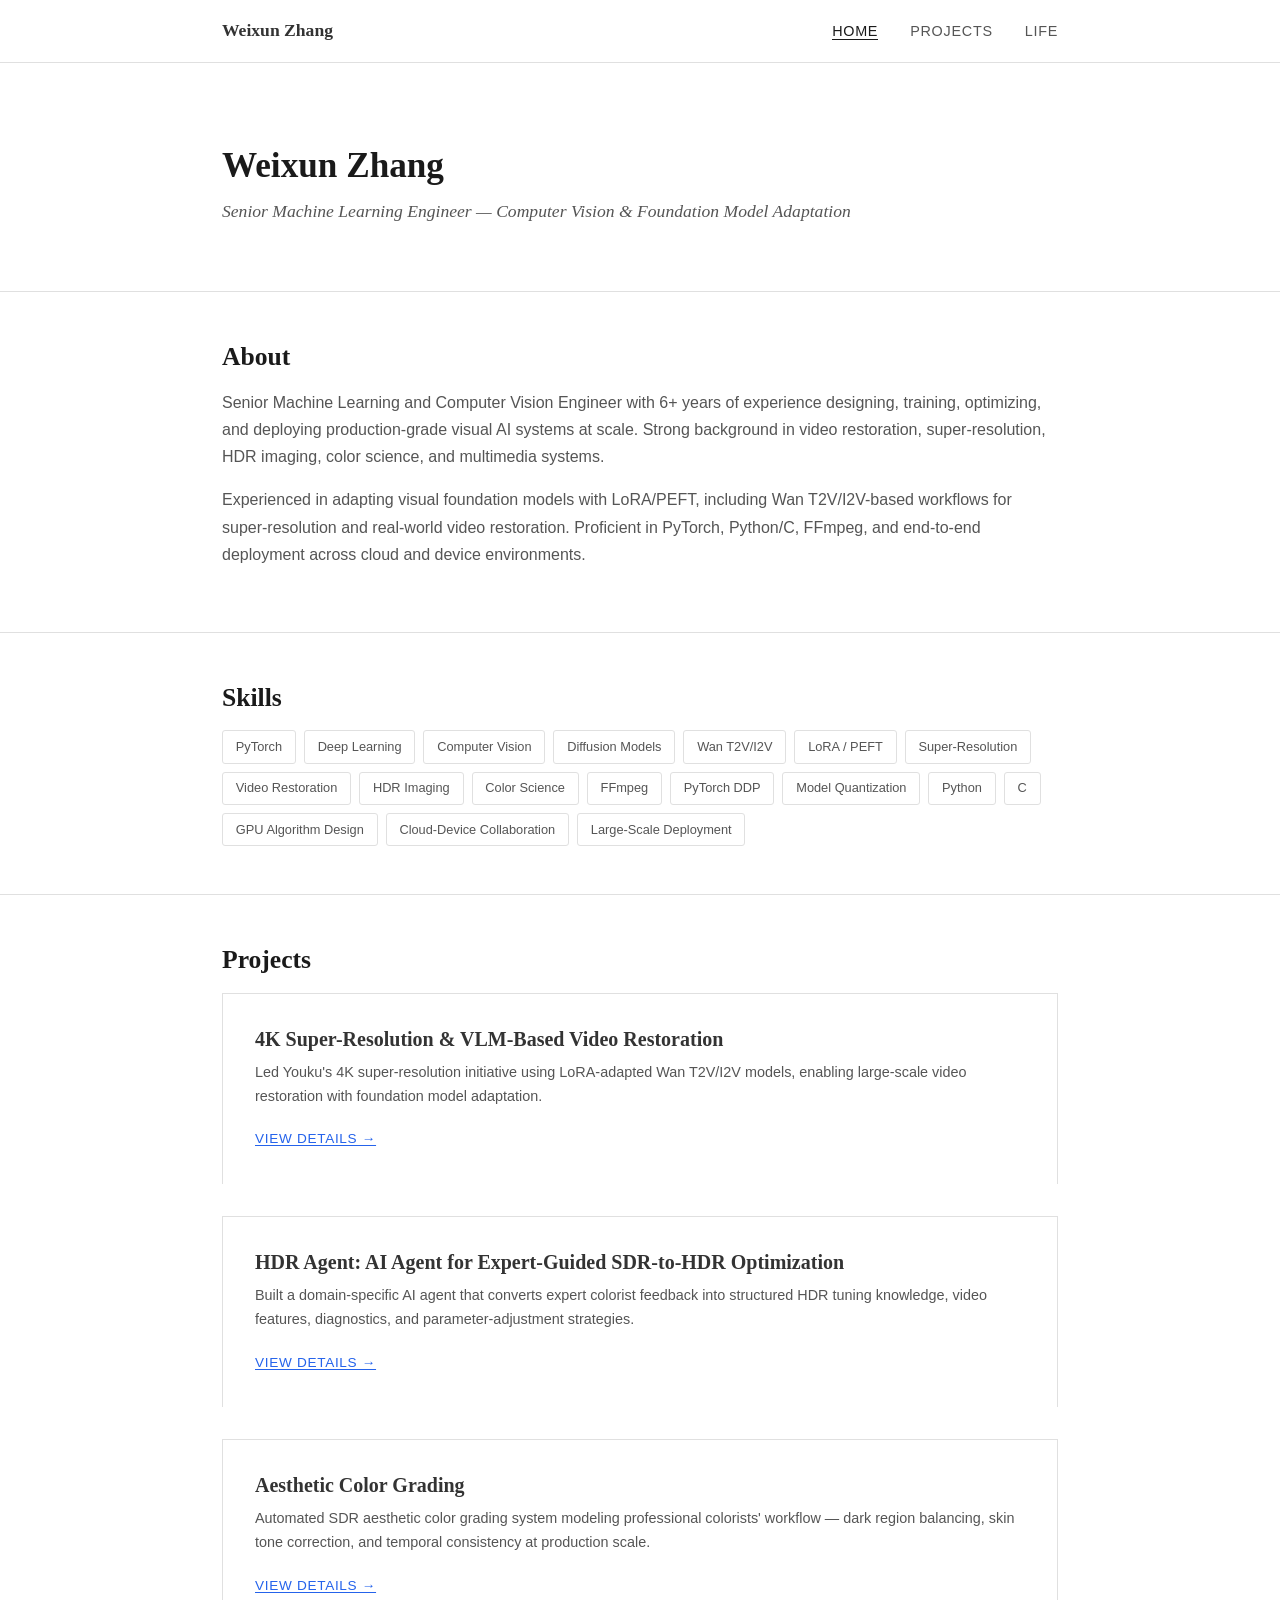
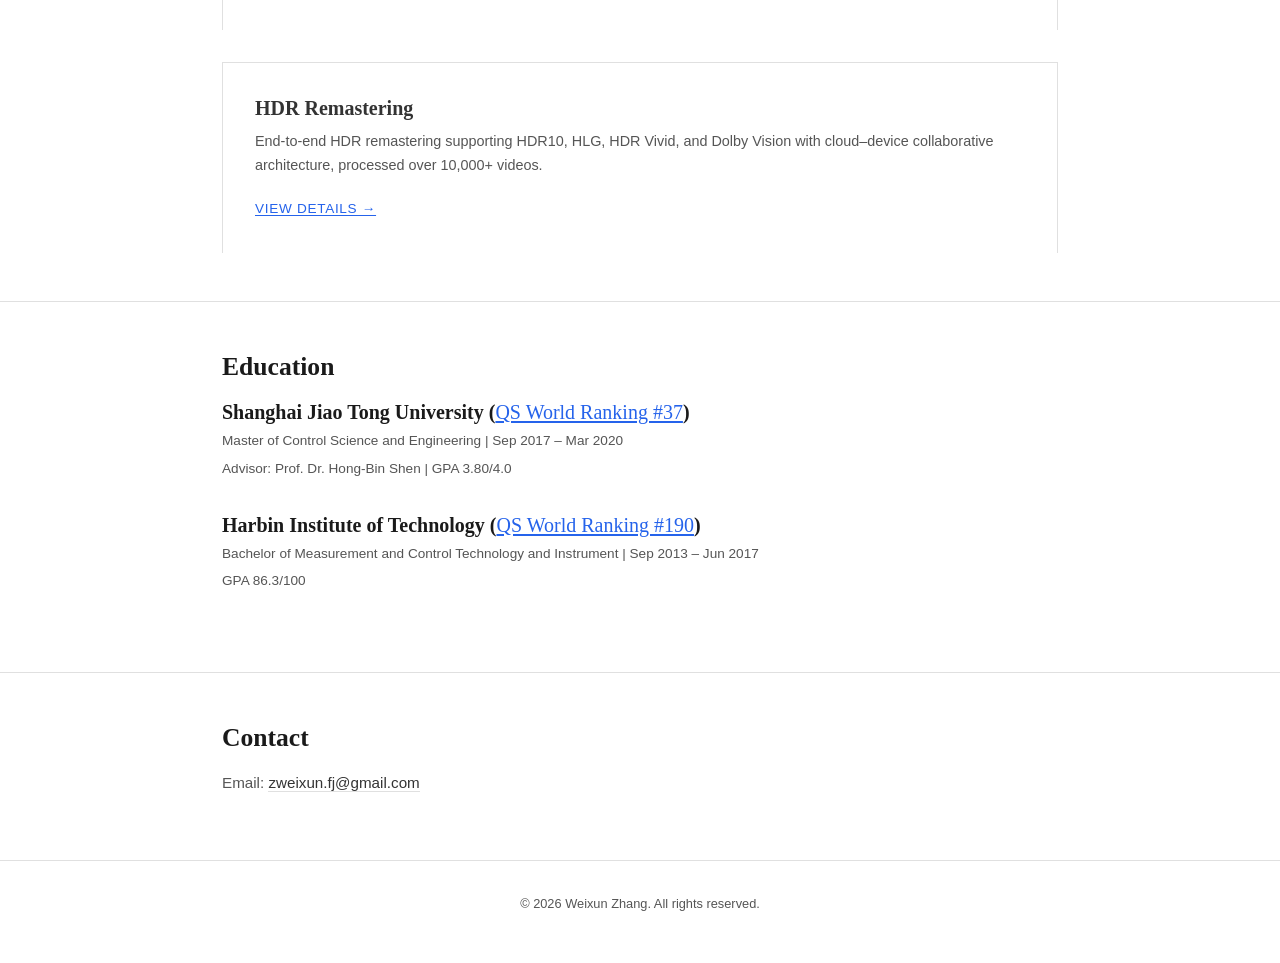
==== commit dc253135: "feat: update HDR initiative info" ====
--- a/index.html
+++ b/index.html
@@ -110,7 +110,7 @@
 
         <a href="projects/hdr-remastering.html" class="project-card" style="text-decoration:none; border-bottom:none;">
           <h3>HDR Remastering</h3>
-          <p>End-to-end HDR remastering supporting HDR10, HLG, HDR Vivid, and Dolby Vision with cloud–device collaborative architecture, processing 10,000+ videos per month.</p>
+          <p>End-to-end HDR remastering supporting HDR10, HLG, HDR Vivid, and Dolby Vision with cloud–device collaborative architecture, processed over 10,000+ videos.</p>
           <span class="read-more">View Details →</span>
         </a>
 
